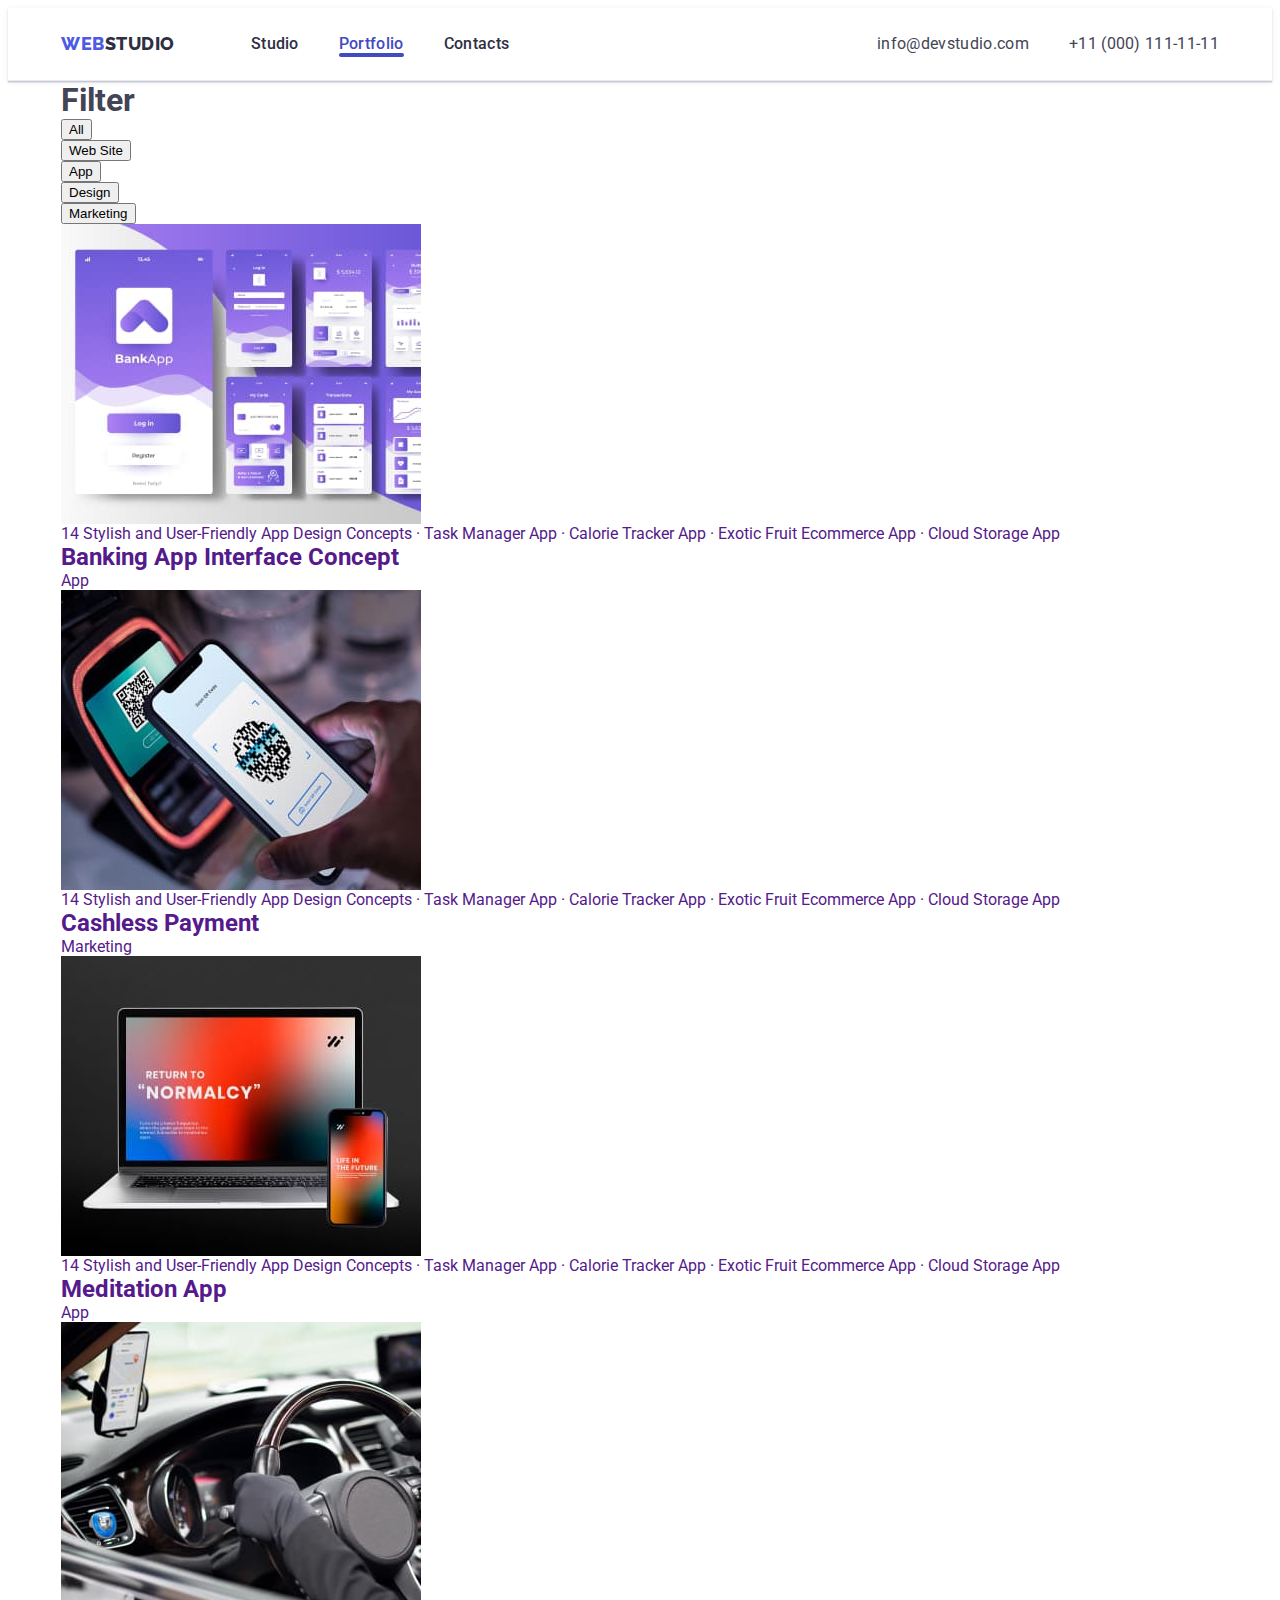
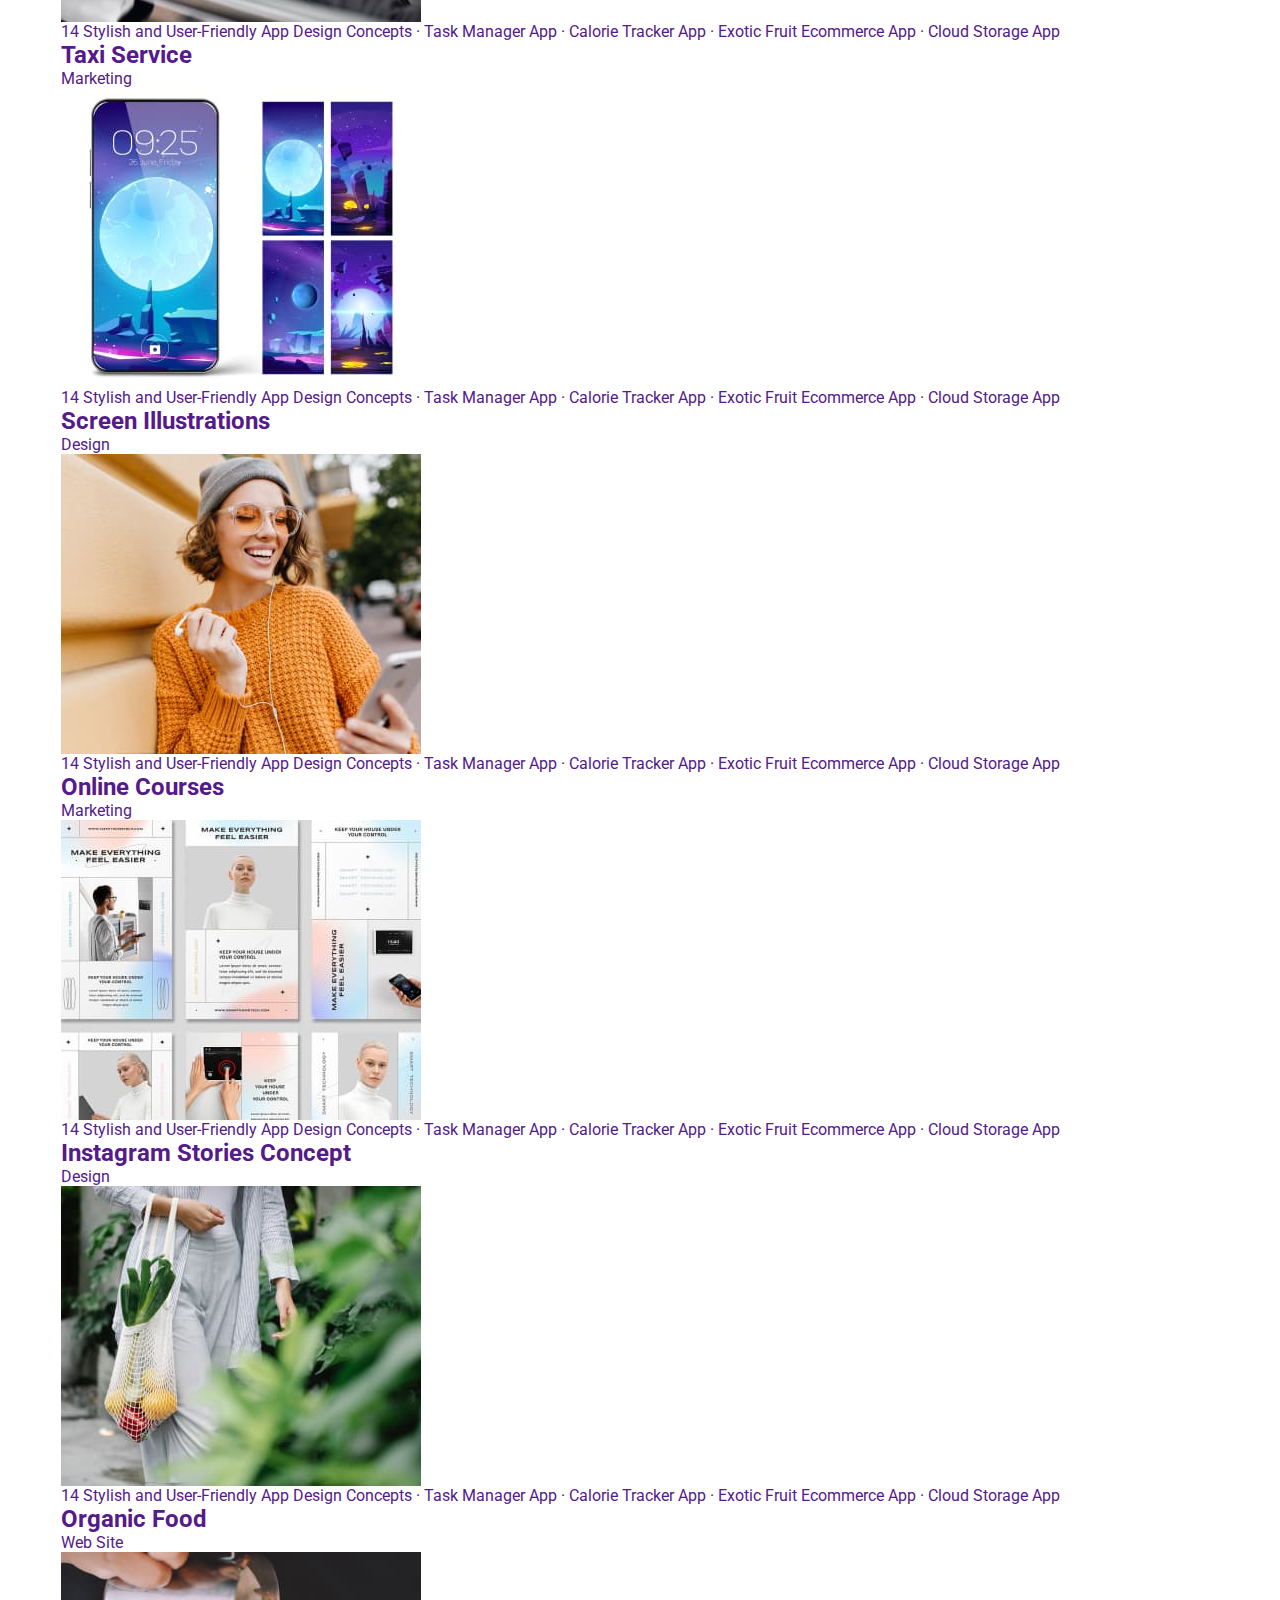
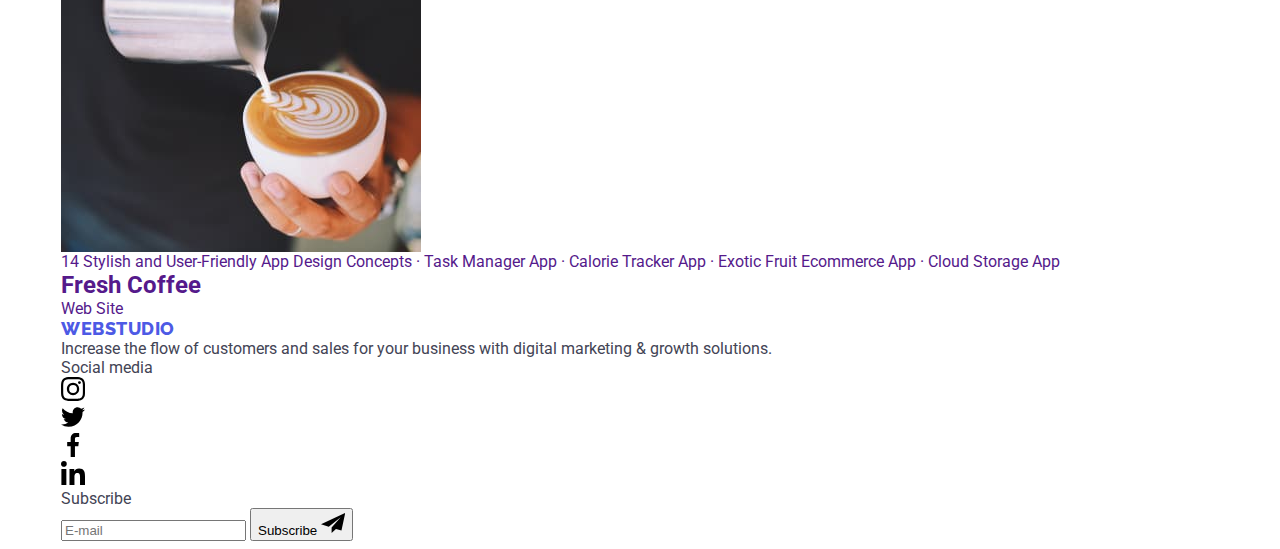
==== portfolio.html @ 80390970 "Initial commit" ====
<!DOCTYPE html>
<html lang="en">
  <head>
    <meta charset="UTF-8" />
    <meta http-equiv="X-UA-Compatible" content="IE=edge" />
    <meta name="viewport" content="width=device-width, initial-scale=1.0" />
    <link
      href="https://fonts.googleapis.com/css2?family=Raleway:wght@800&family=Roboto:wght@400;500;700;900&display=swap"
      rel="stylesheet"
    />
    <link rel="preconnect" href="https://fonts.googleapis.com" />
    <link rel="preconnect" href="https://fonts.gstatic.com" crossorigin />
    <title>Portfolio</title>
    <link
      rel="stylesheet"
      href="https://cdnjs.cloudflare.com/ajax/libs/modern-normalize/2.0.0/modern-normalize.min.css"
      integrity="sha512-4xo8blKMVCiXpTaLzQSLSw3KFOVPWhm/TRtuPVc4WG6kUgjH6J03IBuG7JZPkcWMxJ5huwaBpOpnwYElP/m6wg=="
      crossorigin="anonymous"
      referrerpolicy="no-referrer"
    />

    <link rel="stylesheet" href="./css/styles.css" />
  </head>
  <body>
    <header class="header">
      <div class="container header-container">
        <nav class="navbar">
          <a class="logo link" href="./index.html"
            >Web<span class="logo-studio">Studio</span></a
          >
          <ul class="nav-links list">
            <li class="nav-item">
              <a class="nav-link link" href="./index.html">Studio</a>
            </li>
            <li class="nav-item">
              <a class="nav-link link active" href="./portfolio.html"
                >Portfolio</a
              >
            </li>
            <li class="nav-item">
              <a class="nav-link link" href="">Contacts</a>
            </li>
          </ul>
        </nav>
        <address class="contacts">
          <ul class="contacts-list list">
            <li class="contacts-item">
              <a class="contacts-link link" href="mailto:info@devstudio.com"
                >info@devstudio.com</a
              >
            </li>
            <li class="contacts-item">
              <a class="contacts-link link" href="tel:+110001111111"
                >+11 (000) 111-11-11</a
              >
            </li>
          </ul>
        </address>
      </div>
    </header>
    <main>
      <!-- Секція 1 Кнопки      -->
      <section class="button-section">
        <div class="container">
          <h1 class="filter-title visually-hidden">Filter</h1>

          <ul class="button-list list">
            <li><button class="button-item" type="button">All</button></li>
            <li>
              <button class="button-item" type="button">Web Site</button>
            </li>
            <li><button class="button-item" type="button">App</button></li>
            <li><button class="button-item" type="button">Design</button></li>
            <li>
              <button class="button-item" type="button">Marketing</button>
            </li>
          </ul>

          <ul class="services-list list">
            <li class="services-item">
              <a class="services-link link" href="">
                <div class="services-cover-block">
                  <img
                    src="./images/banking-up.jpg"
                    alt="Bank application page is open"
                    width="360"
                    height="300"
                  />
                  <p class="services-cover-text">
                    14 Stylish and User-Friendly App Design Concepts · Task
                    Manager App · Calorie Tracker App · Exotic Fruit Ecommerce
                    App · Cloud Storage App
                  </p>
                </div>
                <div class="services-name">
                  <h2 class="services-title">Banking App Interface Concept</h2>
                  <p class="services-category">App</p>
                </div>
              </a>
            </li>
            <li class="services-item">
              <a class="services-link link" href="">
                <div class="services-cover-block">
                  <img
                    src="./images/payment.jpg"
                    alt="Payment is made by phone via qr code"
                    width="360"
                    height="300"
                  />
                  <p class="services-cover-text">
                    14 Stylish and User-Friendly App Design Concepts · Task
                    Manager App · Calorie Tracker App · Exotic Fruit Ecommerce
                    App · Cloud Storage App
                  </p>
                </div>
                <div class="services-name">
                  <h2 class="services-title">Cashless Payment</h2>
                  <p class="services-category">Marketing</p>
                </div>
              </a>
            </li>
            <li class="services-item">
              <a class="services-link link" href="">
                <div class="services-cover-block">
                  <img
                    src="./images/meditation.jpg"
                    alt="Open web page on a newbook and a phone with an application"
                    width="360"
                    height="300"
                  />
                  <p class="services-cover-text">
                    14 Stylish and User-Friendly App Design Concepts · Task
                    Manager App · Calorie Tracker App · Exotic Fruit Ecommerce
                    App · Cloud Storage App
                  </p>
                </div>
                <div class="services-name">
                  <h2 class="services-title">Meditation App</h2>
                  <p class="services-category">App</p>
                </div>
              </a>
            </li>
            <li class="services-item">
              <a class="services-link link" href="">
                <div class="services-cover-block">
                  <img
                    src="./images/taxi.jpg"
                    alt="The taxi driver is using GPS navigation on a smartphone in the car"
                    width="360"
                    height="300"
                  />
                  <p class="services-cover-text">
                    14 Stylish and User-Friendly App Design Concepts · Task
                    Manager App · Calorie Tracker App · Exotic Fruit Ecommerce
                    App · Cloud Storage App
                  </p>
                </div>
                <div class="services-name">
                  <h2 class="services-title">Taxi Service</h2>
                  <p class="services-category">Marketing</p>
                </div>
              </a>
            </li>
            <li class="services-item">
              <a class="services-link link" href="">
                <div class="services-cover-block">
                  <img
                    src="./images/screen-illustrations.jpg"
                    alt="Gallery of screen illustrations for the phone"
                    width="360"
                    height="300"
                  />
                  <p class="services-cover-text">
                    14 Stylish and User-Friendly App Design Concepts · Task
                    Manager App · Calorie Tracker App · Exotic Fruit Ecommerce
                    App · Cloud Storage App
                  </p>
                </div>
                <div class="services-name">
                  <h2 class="services-title">Screen Illustrations</h2>
                  <p class="services-category">Design</p>
                </div>
              </a>
            </li>
            <li class="services-item">
              <a class="services-link link" href="">
                <div class="services-cover-block">
                  <img
                    src="./images/online-courses.jpg"
                    alt="Happy girl in headphones and holding a phone"
                    width="360"
                    height="300"
                  />
                  <p class="services-cover-text">
                    14 Stylish and User-Friendly App Design Concepts · Task
                    Manager App · Calorie Tracker App · Exotic Fruit Ecommerce
                    App · Cloud Storage App
                  </p>
                </div>
                <div class="services-name">
                  <h2 class="services-title">Online Courses</h2>
                  <p class="services-category">Marketing</p>
                </div>
              </a>
            </li>
            <li class="services-item">
              <a class="services-link link" href="">
                <div class="services-cover-block">
                  <img
                    src="./images/instagram-stories.jpg"
                    alt="Collage of design options for Instagram stories"
                    width="360"
                    height="300"
                  />
                  <p class="services-cover-text">
                    14 Stylish and User-Friendly App Design Concepts · Task
                    Manager App · Calorie Tracker App · Exotic Fruit Ecommerce
                    App · Cloud Storage App
                  </p>
                </div>
                <div class="services-name">
                  <h2 class="services-title">Instagram Stories Concept</h2>
                  <p class="services-category">Design</p>
                </div>
              </a>
            </li>
            <li class="services-item">
              <a class="services-link link" href="">
                <div class="services-cover-block">
                  <img
                    class="services-image"
                    src="./images/organic-food.jpg"
                    alt="A woman carries a bag of organic food"
                    width="360"
                    height="300"
                  />
                  <p class="services-cover-text">
                    14 Stylish and User-Friendly App Design Concepts · Task
                    Manager App · Calorie Tracker App · Exotic Fruit Ecommerce
                    App · Cloud Storage App
                  </p>
                </div>
                <div class="services-name">
                  <h2 class="services-title">Organic Food</h2>
                  <p class="services-category">Web Site</p>
                </div>
              </a>
            </li>
            <li class="services-item">
              <a class="services-link link" href="">
                <div class="services-cover-block">
                  <img
                    src="./images/fresh-coffee.jpg"
                    alt="Creating a picture with foam on a mug with coffee"
                    width="360"
                    height="300"
                  />
                  <p class="services-cover-text">
                    14 Stylish and User-Friendly App Design Concepts · Task
                    Manager App · Calorie Tracker App · Exotic Fruit Ecommerce
                    App · Cloud Storage App
                  </p>
                </div>
                <div class="services-name">
                  <h2 class="services-title">Fresh Coffee</h2>
                  <p class="services-category">Web Site</p>
                </div>
              </a>
            </li>
          </ul>
        </div>
      </section>
    </main>
    <footer class="footer">
      <div class="footer-container container">
        <div class="footer-logo-container">
          <a class="logo link footer-logo" href="./index.html"
            >Web<span class="footer-logo-studio">Studio</span></a
          >
          <p class="footer-text">
            Increase the flow of customers and sales for your business with
            digital marketing & growth solutions.
          </p>
        </div>
        <div class="footer-social-container">
          <p class="footer-social-title">Social media</p>
          <ul class="footer-social-list list">
            <li class="footer-social-item">
              <a class="footer-social-link link" href="">
                <svg class="footer-social-icon" width="24" height="24">
                  <use href="./images/icons.svg#icon-instagram"></use>
                </svg>
              </a>
            </li>
            <li class="footer-social-item">
              <a class="footer-social-link link" href="">
                <svg class="footer-social-icon" width="24" height="24">
                  <use href="./images/icons.svg#icon-twitter"></use>
                </svg>
              </a>
            </li>
            <li class="footer-social-item">
              <a class="footer-social-link link" href="">
                <svg class="footer-social-icon" width="24" height="24">
                  <use href="./images/icons.svg#icon-facebook"></use>
                </svg>
              </a>
            </li>
            <li class="footer-social-item">
              <a class="footer-social-link link" href="">
                <svg class="footer-social-icon" width="24" height="24">
                  <use href="./images/icons.svg#icon-linkedin"></use>
                </svg>
              </a>
            </li>
          </ul>
        </div>
        <div class="footer-email-container">
          <p class="email-title">Subscribe</p>
          <form class="email-form">
            <label class="email-label">
              <input
                class="email-input"
                type="email"
                name="email"
                placeholder="E-mail"
              />
            </label>
            <button class="email-btn" type="submit">
              Subscribe
              <svg class="email-icon" width="24" height="24">
                <use href="./images/icons.svg#icon-send"></use>
              </svg>
            </button>
          </form>
        </div>
      </div>
    </footer>
  </body>
</html>
---- css/styles.css ----
:root {
  --body-text-color: #434455;
  --primary-brand-color: #4d5ae5;
  --dark-color: #2e2f42;
  --white-background: #ffffff;
  --light: #f4f4fd;
  --accent: #e7e9fc;
  --pressed-state: #404bbf;
  --light-slate: #8e8f99;
  --green: #31d0aa;
  --modal-background: #fcfcfc;
}

body {
  font-family: 'Roboto', sans-serif;
  color: var(--body-text-color);
  background: var(--white-background);
}

p,
h1,
h2,
h3,
h4,
h5,
h6 {
  margin: 0;
}

.list {
  list-style: none;
  padding-left: 0;
  margin: 0;
}

.link {
  text-decoration: none;
}
img {
  display: block;
}

.container {
  min-width: 320px;
  max-width: 428px;
  padding: 0 16px;
  margin: 0 auto;
}

@media screen and (min-width: 768px) {
  .container {
    max-width: 768px;
  }
}

@media screen and (min-width: 1158px) {
  .container {
    width: 100%;
    max-width: 1158px;
    padding: 0 15px;
  }
}

/*--------------------------HEADER------------------------*/
.header {
  padding-top: 24px;
  padding-bottom: 24px;
  border-bottom: 1px solid var(--accent);
  box-shadow: 0px 2px 1px rgba(46, 47, 66, 0.08),
    0px 1px 1px rgba(46, 47, 66, 0.16), 0px 1px 6px rgba(46, 47, 66, 0.08);
}

.logo {
  font-family: 'Raleway', sans-serif;
  font-weight: 800;
  font-size: 18px;
  line-height: 1.17;
  letter-spacing: 0.03em;
  text-transform: uppercase;
  color: var(--primary-brand-color);
  margin-right: 76px;
}

.logo-studio {
  color: var(--dark-color);
}

.nav-links {
  display: none;
}
@media screen and (min-width: 768px) {
  .nav-links {
    display: flex;
    gap: 40px;
  }
}
.contacts-list {
  display: none;
}
@media screen and (min-width: 768px) {
  .contacts-list {
    display: flex;
    flex-direction: column;
    gap: 12px;
  }
}

@media screen and (min-width: 1158px) {
  .contacts-list {
    flex-direction: row;
    gap: 40px;
  }
}

.header-btn {
  border: none;
  background: transparent;
  position: absolute;
  right: 24px;
  top: 24px;
}
@media screen and (min-width: 768px) {
  .header-btn {
    display: none;
  }
}

.mobile-container {
  display: flex;
  flex-direction: column;
  position: fixed;
  top: 0;
  left: 0;
  width: 100%;
  height: 100%;
  padding: 80px 35px 40px 40px;
  background-color: var(--white-background);
  z-index: 999;
  transform: translateX(100%);
  transition: transform 250ms ease-in-out;
}

.mobile-container.is-open {
  transform: translateX(0);
}

.mobile-close-btn {
  background: var(--accent);
  border: 1px solid var(--dark-color);
  width: 24px;
  height: 24px;
  position: absolute;
  right: 24px;
  top: 24px;
  display: flex;
  align-items: center;
  justify-content: center;
  border-radius: 50%;
}
.mobile-navbar {
  margin-bottom: auto;
}
.mobile-nav-links {
  display: flex;
  flex-direction: column;
  gap: 40px;
}
.mobile-nav-link {
  font-weight: 700;
  font-size: 36px;
  line-height: 1.11;
  letter-spacing: 0.02em;
  text-transform: capitalize;
  color: var(--dark-color);
}
.mobile-contacts {
  font-style: normal;
  margin-bottom: 48px;
}
.mobile-contacts-list {
  display: flex;
  flex-direction: column;
  gap: 40px;
}
.mobile-tel {
  font-weight: 700;
  font-size: 36px;
  line-height: 1.11;
  letter-spacing: 0.02em;
  text-transform: capitalize;
  color: var(--primary-brand-color);
}

.mobile-mail {
  font-weight: 500;
  font-size: 20px;
  line-height: 1.2;
  letter-spacing: 0.02em;
  color: var(--body-text-color);
}

.mobile-social-list {
  display: flex;
  justify-content: center;
  align-items: center;
  gap: 56px;
}

.mobile-social-item {
  background-color: var(--primary-brand-color);
  width: 40px;
  height: 40px;
  border-radius: 50%;
}

.mobile-social-link {
  display: flex;
  justify-content: center;
  align-items: center;
  width: 100%;
  height: 100%;
  background-color: var(--primary-brand-color);
  border-radius: 50%;
}

/* .team-social-icon {
  fill: var(--light);
} */
@media screen and (min-width: 768px) {
  .header-container {
    display: flex;
    align-items: center;
  }
  .navbar {
    display: flex;
    align-items: center;
  }
  .nav-link {
    font-weight: 500;
    line-height: 1.5;
    letter-spacing: 0.02em;
    color: var(--dark-color);
    display: block;
    /* padding: 24px 0; */
    transition-property: color;
    transition-duration: 250ms;
    transition-timing-function: cubic-bezier(0.4, 0, 0.2, 1);
  }
  .nav-link:hover,
  .nav-link:focus {
    color: var(--pressed-state);
  }

  .contacts {
    font-style: normal;
    margin-left: auto;
  }
  .contacts-link {
    line-height: 1.5;
    color: var(--body-text-color);
    letter-spacing: 0.02em;
    transition-property: color;
    transition-duration: 250ms;
    transition-timing-function: cubic-bezier(0.4, 0, 0.2, 1);
  }
  .active {
    position: relative;
    display: inline-block;
    color: var(--pressed-state);
  }
  .active::after {
    content: '';
    position: absolute;
    width: 100%;
    height: 4px;
    left: 0px;
    background: var(--pressed-state);
    border-radius: 2px;
    bottom: -1px;
  }
  .contacts-link:hover,
  .contacts-link:focus {
    color: var(--pressed-state);
  }
}

/*-------------------------SECTION 1------------------------*/
/* .section {
  padding-bottom: 120px;
} */

/* .hero-container {
}
.hero {
  padding-top: 188px;
  padding-bottom: 188px;
  margin: 0 auto;
  background-image: linear-gradient(
      to bottom,
      rgba(46, 47, 66, 0.7),
      rgba(46, 47, 66, 0.7)
    ),
    url(../images/people-office.jpg);

  max-width: 1440px;
  background-position: center;
  background-size: cover;
  background-repeat: no-repeat;
}

.hero-title {
  font-size: 56px;
  line-height: 1.07;
  text-align: center;
  letter-spacing: 0.02em;
  color: var(--white-background);
  display: block;
  max-width: 496px;
  margin: 0 auto;
  margin-bottom: 48px;
}
.button {
  font-family: 'Roboto', sans-serif;
  color: var(--white-background);
  line-height: 1.5;
  background: var(--primary-brand-color);
  font-weight: 500;
  font-size: 16px;
  cursor: pointer;
  letter-spacing: 0.04em;
  display: block;
  margin: 0 auto;
  padding: 16px 32px;
  border-radius: 4px;
  min-width: 169px;
  height: 56px;
  border: none;
  transition-property: background-color;
  transition-duration: 250ms;
  transition-timing-function: cubic-bezier(0.4, 0, 0.2, 1);
}
.button:hover,
.button:focus {
  background-color: var(--pressed-state);
  box-shadow: 0px 4px 4px rgba(0, 0, 0, 0.15);
} */

/*-------------------------SECTION 2-----------------------*/
/* .advantages {
  padding-top: 120px;
}

.advantages-title {
  font-size: 36px;
  line-height: 1.11;
  text-transform: capitalize;
  color: var(--dark-color);
}

.visually-hidden {
  position: absolute;
  width: 1px;
  height: 1px;
  margin: -1px;
  border: 0;
  padding: 0;
  white-space: nowrap;
  clip-path: inset(100%);
  clip: rect(0 0 0 0);
  overflow: hidden;
}
.advantages-icon-fon {
  display: flex;
  align-items: center;
  justify-content: center;
  height: 112px;
  background-color: var(--light);
  padding: 24px 100px;
  border-radius: 4px;
  margin-bottom: 8px;
}

.advantages-icon-item {
}

.advantages-container {
}

.advantages-list {
  display: flex;
  gap: 24px;
  width: calc((100% - 72) / 4);
}
.advantages-item {
  width: calc((100%-72px) / 4);
}
.advantages-item-title {
  font-weight: 500;
  font-size: 20px;
  line-height: 1.2;
  letter-spacing: 0.02em;
  color: var(--dark-color);
  margin-bottom: 8px;
}
.advantages-item-text {
  line-height: 1.5;
} */

/*-------------------------SECTION 3-----------------------*/
/* .projects-container {
}
.projects {
  padding-bottom: 120px;
}
.projects-title {
  font-size: 36px;
  line-height: 1.11;
  text-align: center;
  text-transform: capitalize;
  color: var(--dark-color);
  margin-bottom: 72px;
}
.images-list {
  display: flex;
  gap: 24px;
}
.image-item {
  max-width: 100%;
} */

/*-------------------------SECTION 4-----------------------*/
/* .team {
  background: var(--light);
  padding: 120px 0;
}

.team-container {
}

.team-title {
  font-size: 36px;
  line-height: 1.11;
  text-align: center;
  letter-spacing: 0.02em;
  text-transform: capitalize;
  color: var(--dark-color);
  margin-bottom: 72px;
}

.team-list {
  display: flex;
  gap: 24px;
}
.person {
  padding: 32px 0px;
  text-align: center;
}
.team-member {
  background: var(--white-background);
  width: calc((100% - 72px) / 4);
  border-radius: 0px 0px 4px 4px;
  box-shadow: 0px 1px 6px rgba(46, 47, 66, 0.08),
    0px 1px 1px rgba(46, 47, 66, 0.16), 0px 2px 1px rgba(46, 47, 66, 0.08);
}

.team-member-name {
  color: var(--dark-color);
  letter-spacing: 0.02em;
  font-weight: 500;
  font-size: 20px;
  line-height: 1.2;

  margin-bottom: 8px;
}
.team-member-role {
  line-height: 1.5;
  margin-bottom: 8px;
}
.team-social-list {
  display: flex;
  justify-content: center;
  align-items: center;
  padding: 32px 0;
  gap: 24px;
}

.team-social-item {
  background-color: var(--primary-brand-color);
  width: 40px;
  height: 40px;
  border-radius: 50%;
}

.team-social-link {
  display: flex;
  justify-content: center;
  align-items: center;
  width: 100%;
  height: 100%;
  background-color: var(--primary-brand-color);
  border-radius: 50%;
  transition: background-color 250ms cubic-bezier(0.4, 0, 0.2, 1);
}

.team-social-icon {
  fill: var(--light);
}

.team-social-link:hover,
.team-social-link:focus {
  background-color: var(--pressed-state);
} */

/*-------------------------SECTION 5-----------------------*/
/* 
.customers {
  padding-bottom: 120px;
  padding-top: 120px;
  margin: 0 auto;
}

.customers-title {
  font-size: 36px;
  line-height: 1.11;
  text-align: center;
  letter-spacing: 0.02em;
  text-transform: capitalize;
  color: var(--dark-color);
  margin-bottom: 72px;
}

.customers-list {
  display: flex;
  align-items: flex-start;
  padding: 0px;
  gap: 24px;
}

.customers-item {
  width: calc((100% - 120px) / 6);
  height: 88px;
}

.customers-link {
  width: 100%;
  height: 100%;
  border: 1px solid var(--light-slate);
  border-radius: 4px;
  display: flex;
  align-items: center;
  justify-content: center;
  color: var(--light-slate);
  transition: border-color 250ms cubic-bezier(0.4, 0, 0.2, 1),
    color 250ms cubic-bezier(0.4, 0, 0.2, 1);
}

.customers-icon {
  fill: currentColor;
}
.customers-link:hover,
.customers-link:focus {
  border-color: var(--pressed-state);
  color: var(--pressed-state);
  box-shadow: 0px 4px 4px rgba(0, 0, 0, 0.25);
}

.customers-item:hover .customers-link,
.customers-item:focus .customers-link {
  border: 1px solid var(--pressed-state);
  box-shadow: 0px 4px 4px rgba(0, 0, 0, 0.25);
  border-radius: 4px;
} */

/*-------------------------FOOTER------------------------*/
/* .footer {
  background: var(--dark-color);
  padding: 100px 0;
}
.footer-container {
  display: flex;
  align-items: baseline;
}

.footer-text {
  line-height: 1.5;
  color: var(--light);
  width: 264px;
  margin-left: 0;
}

.footer-logo-container {
  max-width: 264px;
  margin-right: 120px;
}

.footer-logo {
  display: inline-block;
  margin-bottom: 16px;
}
.footer-logo-studio {
  color: var(--light);
  display: inline-block;
}

.footer-social-container {
  margin-right: 80px;
}
.footer-social-title {
  font-weight: 500;
  font-size: 16px;
  line-height: 1.5;
  letter-spacing: 0.02em;
  color: var(--white-background);
  margin-bottom: 16px;
}

.footer-social-list {
  display: flex;
  gap: 16px;
}

.footer-social-item {
  width: 40px;
  height: 40px;
}

.footer-social-link {
  background-color: var(--primary-brand-color);
  border-radius: 50%;
  display: flex;
  justify-content: center;
  align-items: center;
  width: 100%;
  height: 100%;
  transition: background-color 250ms cubic-bezier(0.4, 0, 0.2, 1);
}

.footer-social-icon {
  fill: var(--light);
}

.footer-social-link:hover,
.footer-social-link:focus {
  background-color: var(--green);
  border-radius: 50%;
}

.email-title {
  font-weight: 500;
  font-size: 16px;
  line-height: 1.5;
  letter-spacing: 0.02em;
  color: var(--white-background);
  margin-bottom: 16px;
}

.email-form {
  display: flex;
  gap: 24px;
  max-width: 453px;
  align-self: center;
}

.email-input {
  font-size: 12px;
  line-height: 1.5;
  display: flex;
  align-items: center;
  letter-spacing: 0.04em;
  background-color: transparent;
  color: var(--white-background);
  border: 1px solid var(--white-background);
  filter: drop-shadow(0px 4px 4px rgba(0, 0, 0, 0.15));
  border-radius: 4px;
  width: 264px;
  height: 40px;
  padding: 8px 212px 8px 16px;
}

.email-btn {
  font-weight: 500;
  font-size: 16px;
  line-height: 1.5;
  display: flex;
  align-items: center;
  text-align: center;
  justify-content: center;
  letter-spacing: 0.04em;
  color: var(--white-background);
  background: var(--primary-brand-color);
  border-radius: 4px;
  border: none;
  padding: 8px 24px;
  min-width: 165px;
  height: 40px;
  cursor: pointer;
}

.email-icon {
  fill: var(--white-background);
  margin-left: 16px;
} */

/*===================================PORTFOLIO======================================*/
/* .button-section {
  padding-top: 96px;
  padding-bottom: 120px;
}
.button-container {
}

.filter-title {
}
.button-list {
  display: flex;
  justify-content: center;
  gap: 24px;
  margin-bottom: 72px;
}
.button-item {
  font-family: 'Roboto', sans-serif;
  color: var(--primary-brand-color);
  line-height: 1.5;
  background: var(--light);
  font-weight: 500;
  font-size: 16px;
  cursor: pointer;
  border: 1px solid var(--accent);
  letter-spacing: 0.04em;
  padding: 12px 24px;
  border-radius: 4px;
  transition: color 250ms cubic-bezier(0.4, 0, 0.2, 1),
    background-color 250ms cubic-bezier(0.4, 0, 0.2, 1),
    border-color 250ms cubic-bezier(0.4, 0, 0.2, 1),
    box-shadow 250ms cubic-bezier(0.4, 0, 0.2, 1);
}

.button-item:hover,
.button-item:focus {
  background-color: var(--pressed-state);
  color: var(--white-background);
  border-color: transparent;
  box-shadow: 0px 3px 1px rgba(0, 0, 0, 0.1), 0px 2px 1px rgba(0, 0, 0, 0.08),
    0px 2px 2px rgba(0, 0, 0, 0.12);
}
.services-list {
  display: flex;
  flex-wrap: wrap;
  row-gap: 48px;
  column-gap: 24px;
  width: calc((100% - 48 px) / 3);
  margin: 0;
}
.services-link {
  display: block;
  transition: box-shadow 250ms cubic-bezier(0.4, 0, 0.2, 1);
}

.services-item {
}

.services-link:hover,
.services-link:focus {
  box-shadow: 0px 1px 6px rgba(46, 47, 66, 0.08),
    0px 1px 1px rgba(46, 47, 66, 0.16), 0px 2px 1px rgba(46, 47, 66, 0.08);
}

.services-link:hover .services-cover-text,
.services-link:focus .services-cover-text {
  transform: translateY(0%);
}

.services-category {
}
.services-title {
  font-weight: 500;
  font-size: 20px;
  line-height: 1.2;
  color: var(--dark-color);
  letter-spacing: 0.02em;
  margin-bottom: 8px;
}

.services-category {
  line-height: 1.5;
  color: var(--body-text-color);
  letter-spacing: 0.02em;
}

.services-cover-block {
  position: relative;
  overflow: hidden;
}

.services-cover-text {
  font-size: 16px;
  line-height: 1.5;
  letter-spacing: 0.02em;
  color: var(--light);
  padding: 40px 32px;
  height: 100%;
  position: absolute;
  background: var(--primary-brand-color);
  top: 0;
  left: 0;
  transform: translateY(100%);
  transition-property: transform;
  transition-duration: 250ms;
  transition-timing-function: cubic-bezier(0.4, 0, 0.2, 1);
}

.services-name {
  padding: 32px 16px;
  border-right: 1px solid #e7e9fc;
  border-bottom: 1px solid #e7e9fc;
  border-left: 1px solid #e7e9fc;
} */

/* =========================MODAL=====================  */

.backdrop {
  position: fixed;
  top: 0;
  width: 100%;
  height: 100%;
  background: rgba(46, 47, 66, 0.4);
  transition: opacity, visibility;
  transition-duration: 250ms;
  transition-timing-function: cubic-bezier(0.4, 0, 0.2, 1);
}

.backdrop.is-hidden .modal {
  transform: translate(-50%, -50%) scale (0);
}

.modal {
  position: absolute;
  top: 50%;
  left: 50%;
  transform: translate(-50%, -50%) scale(1);
  transition: transform 250ms cubic-bezier(0.4, 0, 0.2, 1);
  width: 408px;
  min-height: 584px;
  background-color: var(--modal-background);
  box-shadow: 0px 1px 1px rgba(0, 0, 0, 0.14), 0px 1px 3px rgba(0, 0, 0, 0.12),
    0px 2px 1px rgba(0, 0, 0, 0.2);
  border-radius: 4px;
  padding: 72px 24px 24px 24px;
}
.modal-button {
  position: absolute;
  display: flex;
  align-items: center;
  justify-content: center;
  right: 24px;
  top: 24px;
  width: 24px;
  height: 24px;
  border: 1px solid rgba(0, 0, 0, 0.1);
  border-radius: 50%;
  cursor: pointer;
  background-color: var(--accent);
  padding: 0;
  transition: background-color 250ms cubic-bezier(0.4, 0, 0.2, 1),
    border 250ms cubic-bezier(0.4, 0, 0.2, 1);
}

.modal-button:hover,
.modal-button:focus {
  background-color: var(--pressed-state);
  border: none;
}
.modal-icon {
  transition: fill 250ms cubic-bezier(0.4, 0, 0.2, 1);
}

.modal-button:hover .modal-icon,
.modal-button:focus .modal-icon {
  fill: var(--white-background);
}

.is-hidden {
  visibility: hidden;
  opacity: 0;
  pointer-events: none;
}

.modal-title {
  max-width: 360px;
  font-weight: 500;
  font-size: 16px;
  line-height: 1.5;
  text-align: center;
  letter-spacing: 0.02em;
  color: var(--dark-color);
  margin-bottom: 16px;
}

.modal-field {
  margin-bottom: 8px;
}

.modal-input {
  width: 100%;
  height: 40px;
  border: 1px solid rgba(46, 47, 66, 0.4);
  border-radius: 4px;
  background-color: transparent;
  padding-left: 38px;
  padding-right: 16px;
  outline: transparent;
  transition: border-color 250ms cubic-bezier(0.4, 0, 0.2, 1);
}

.modal-input:focus {
  border-color: var(--primary-brand-color);
}

.modal-input:focus + .input-icon {
  fill: var(--primary-brand-color);
}

.modal-label {
  font-size: 12px;
  line-height: 1.17;
  letter-spacing: 0.04em;
  color: var(--light-slate);
  display: block;
  margin-bottom: 4px;
}
.input-wrap {
  position: relative;
}

.input-icon {
  fill: var(--dark-color);
  position: absolute;
  left: 16px;
  top: 50%;
  transform: translateY(-50%);
  transition: fill 250ms cubic-bezier(0.4, 0, 0.2, 1);
}
.modal-field-textarea {
  margin-bottom: 16px;
}

.modal-textarea {
  font-size: 12px;
  line-height: 1.17;
  letter-spacing: 0.04em;
  color: rgba(46, 47, 66, 0.4);
  width: 100%;
  height: 120px;
  border: 1px solid rgba(46, 47, 66, 0.4);
  border-radius: 4px;
  background-color: transparent;
  padding: 8px 16px;
  resize: none;
  outline: transparent;
  transition: border-color 250ms cubic-bezier(0.4, 0, 0.2, 1);
}

.modal-textarea:focus {
  border-color: var(--primary-brand-color);
}

.modal-textarea::placeholder {
  font-size: 12px;
  line-height: 1.17;
  letter-spacing: 0.04em;
  color: rgba(46, 47, 66, 0.4);
}

.modal-field-checkbox {
  margin-bottom: 24px;
  outline: transparent;
}

.modal-field-checkbox:focus {
  outline: 1px solid var(--primary-brand-color);
}

.check-text {
  font-size: 12px;
  line-height: 1.17;
  letter-spacing: 0.04em;
  color: var(--light-slate);
  margin-left: 8px;
  align-items: center;
  border-radius: 4px;
  border: none;
  transition: border 250ms cubic-bezier(0.4, 0, 0.2, 1);
}

.check-text span {
  width: 16px;
  height: 16px;
  border: 1px solid rgba(46, 47, 66, 0.4);
  border-radius: 2px;
  margin-right: 8px;
  align-items: center;
  justify-content: center;
  fill: transparent;
  display: inline-flex;
  transition: background-color 250ms cubic-bezier(0.4, 0, 0.2, 1),
    border 250ms cubic-bezier(0.4, 0, 0.2, 1),
    fill 250ms cubic-bezier(0.4, 0, 0.2, 1);
}

.check-text a {
  line-height: 1.33x;
  text-decoration-line: underline;
  color: var(--primary-brand-color);
  padding-left: 4px;
}

.input-chek:checked + .check-text span {
  background-color: var(--pressed-state);
  border-color: var(--pressed-state);
  fill: var(--light);
  border: none;
}

.input-chek:focus + .check-text span {
  border-color: var(--pressed-state);
}

.modal-send-btn {
  margin-top: 24px;
}
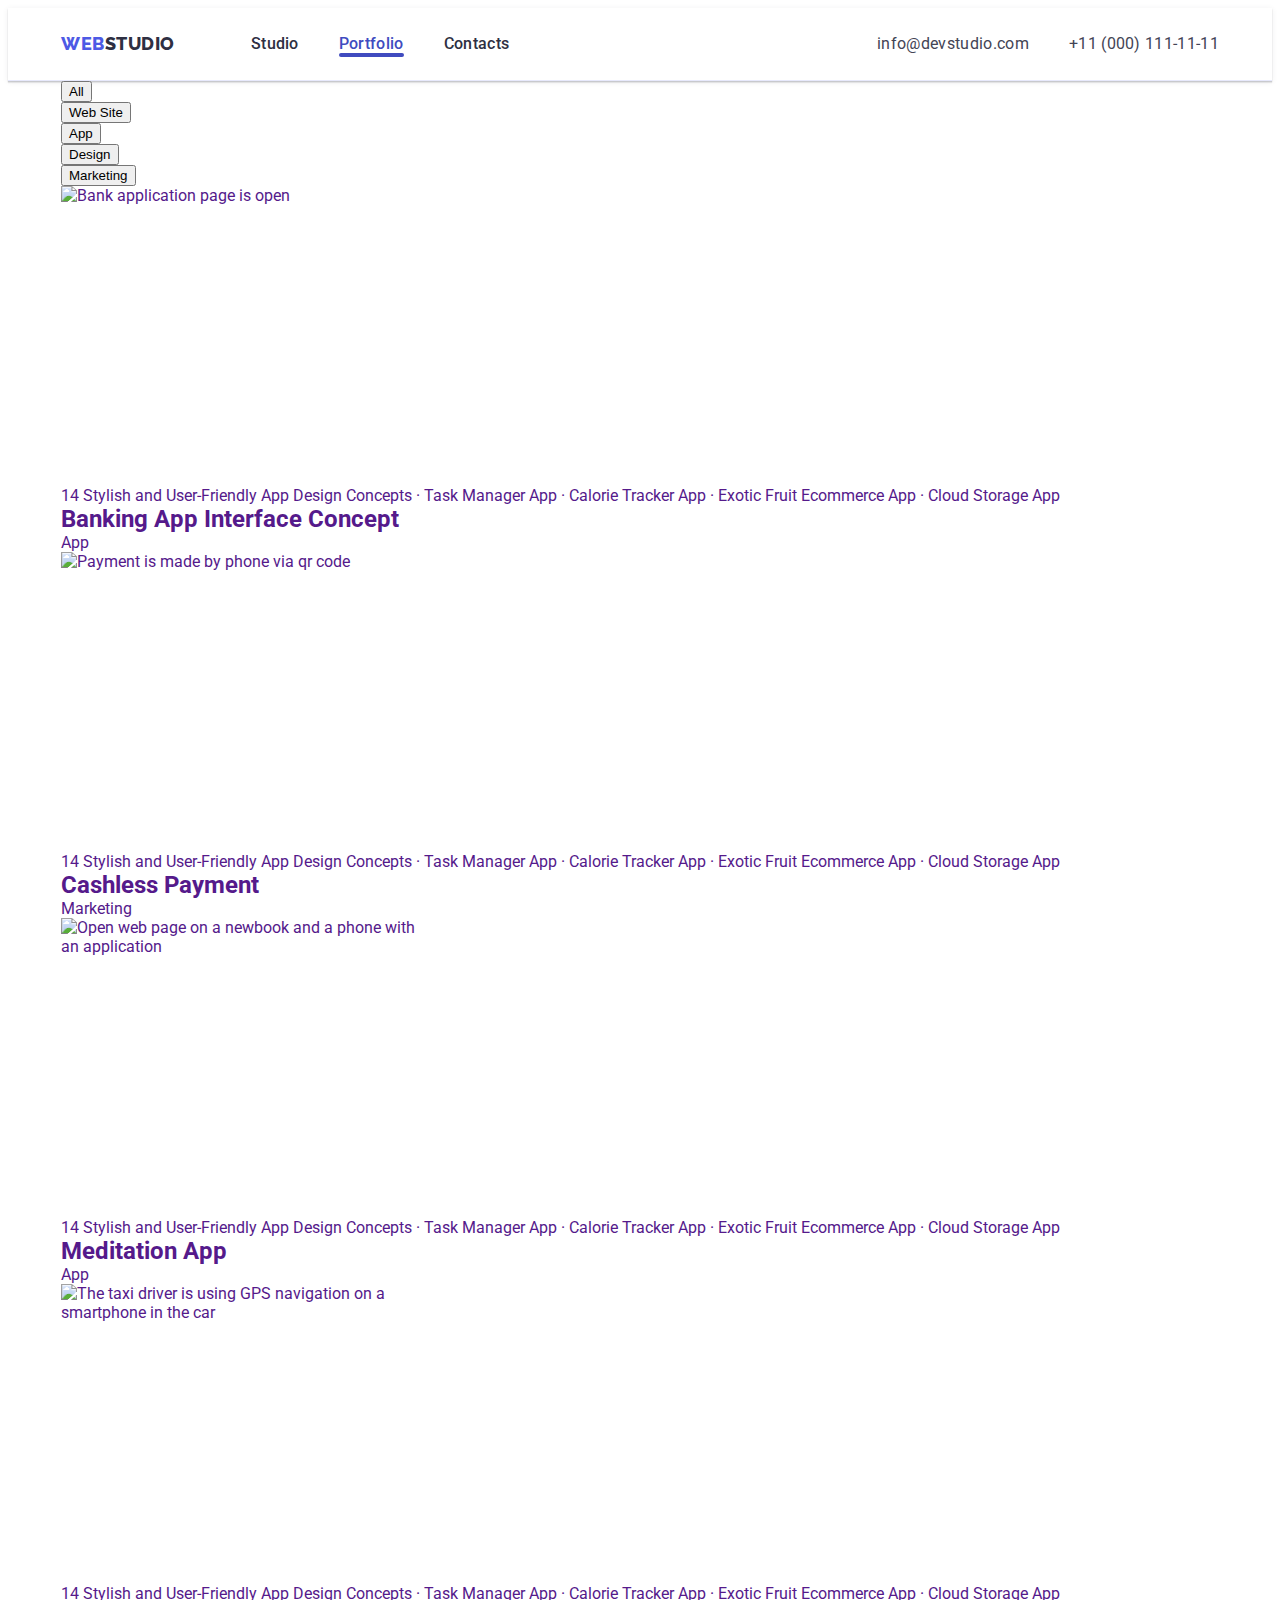
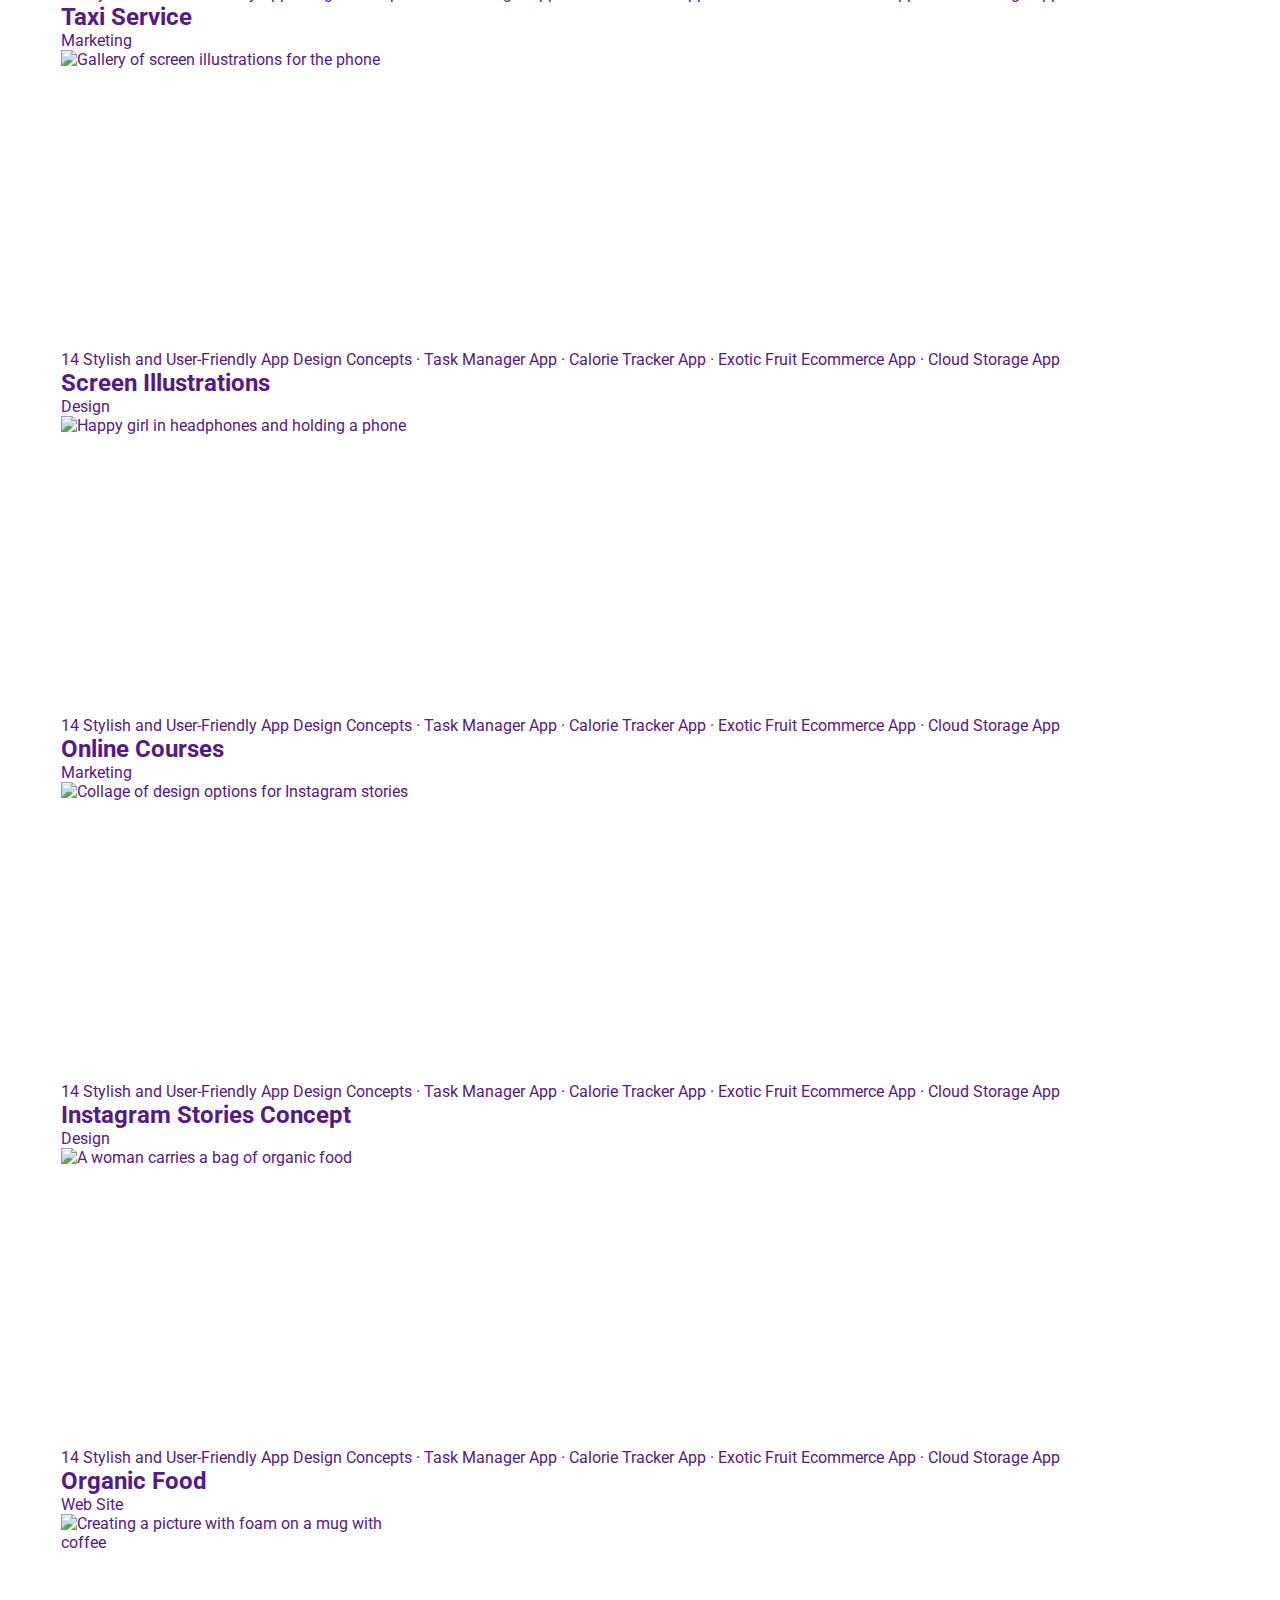
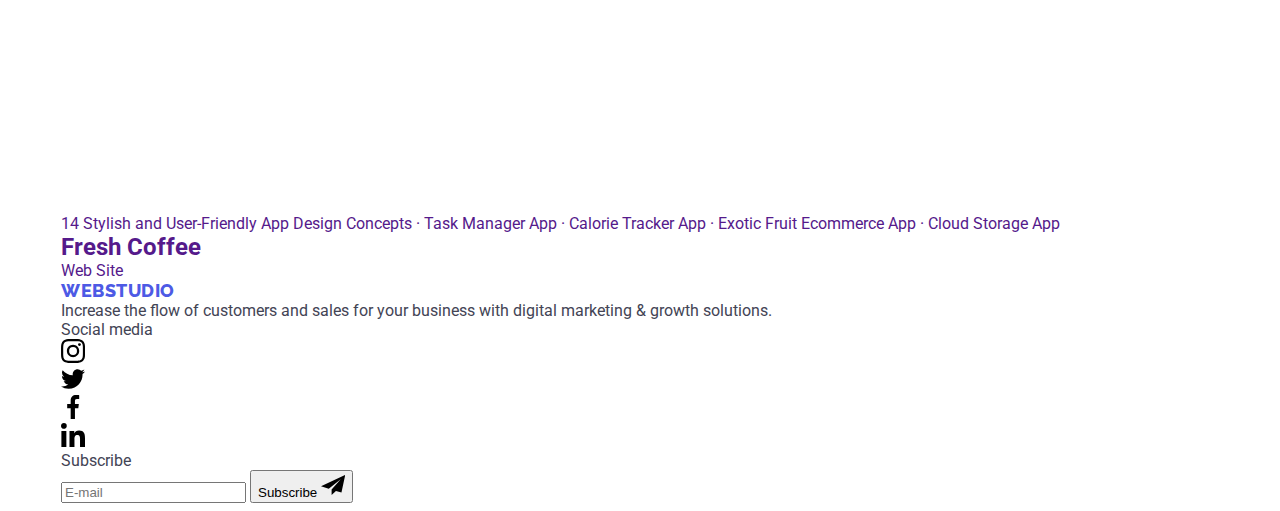
==== commit 751bd9a3: "team" ====
--- a/portfolio.html
+++ b/portfolio.html
@@ -20,6 +20,7 @@
     />
 
     <link rel="stylesheet" href="./css/styles.css" />
+    <link rel="stylesheet" href="./css/media.css" />
   </head>
   <body>
     <header class="header">
--- a/css/styles.css
+++ b/css/styles.css
@@ -47,20 +47,6 @@
   margin: 0 auto;
 }
 
-@media screen and (min-width: 768px) {
-  .container {
-    max-width: 768px;
-  }
-}
-
-@media screen and (min-width: 1158px) {
-  .container {
-    width: 100%;
-    max-width: 1158px;
-    padding: 0 15px;
-  }
-}
-
 /*--------------------------HEADER------------------------*/
 .header {
   padding-top: 24px;
@@ -88,28 +74,9 @@
 .nav-links {
   display: none;
 }
-@media screen and (min-width: 768px) {
-  .nav-links {
-    display: flex;
-    gap: 40px;
-  }
-}
+
 .contacts-list {
   display: none;
-}
-@media screen and (min-width: 768px) {
-  .contacts-list {
-    display: flex;
-    flex-direction: column;
-    gap: 12px;
-  }
-}
-
-@media screen and (min-width: 1158px) {
-  .contacts-list {
-    flex-direction: row;
-    gap: 40px;
-  }
 }
 
 .header-btn {
@@ -118,11 +85,6 @@
   position: absolute;
   right: 24px;
   top: 24px;
-}
-@media screen and (min-width: 768px) {
-  .header-btn {
-    display: none;
-  }
 }
 
 .mobile-container {
@@ -173,6 +135,11 @@
   text-transform: capitalize;
   color: var(--dark-color);
 }
+
+.active-mobile {
+  color: var(--pressed-state);
+}
+
 .mobile-contacts {
   font-style: normal;
   margin-bottom: 48px;
@@ -223,102 +190,57 @@
   border-radius: 50%;
 }
 
-/* .team-social-icon {
+.mobile-social-icon {
   fill: var(--light);
-} */
-@media screen and (min-width: 768px) {
-  .header-container {
-    display: flex;
-    align-items: center;
-  }
-  .navbar {
-    display: flex;
-    align-items: center;
-  }
-  .nav-link {
-    font-weight: 500;
-    line-height: 1.5;
-    letter-spacing: 0.02em;
-    color: var(--dark-color);
-    display: block;
-    /* padding: 24px 0; */
-    transition-property: color;
-    transition-duration: 250ms;
-    transition-timing-function: cubic-bezier(0.4, 0, 0.2, 1);
-  }
-  .nav-link:hover,
-  .nav-link:focus {
-    color: var(--pressed-state);
-  }
-
-  .contacts {
-    font-style: normal;
-    margin-left: auto;
-  }
-  .contacts-link {
-    line-height: 1.5;
-    color: var(--body-text-color);
-    letter-spacing: 0.02em;
-    transition-property: color;
-    transition-duration: 250ms;
-    transition-timing-function: cubic-bezier(0.4, 0, 0.2, 1);
-  }
-  .active {
-    position: relative;
-    display: inline-block;
-    color: var(--pressed-state);
-  }
-  .active::after {
-    content: '';
-    position: absolute;
-    width: 100%;
-    height: 4px;
-    left: 0px;
-    background: var(--pressed-state);
-    border-radius: 2px;
-    bottom: -1px;
-  }
-  .contacts-link:hover,
-  .contacts-link:focus {
-    color: var(--pressed-state);
-  }
 }
 
 /*-------------------------SECTION 1------------------------*/
-/* .section {
-  padding-bottom: 120px;
-} */
-
-/* .hero-container {
-}
+
+.section {
+  padding-bottom: 96px;
+}
+
 .hero {
-  padding-top: 188px;
-  padding-bottom: 188px;
+  padding-top: 112px;
+  padding-bottom: 112px;
   margin: 0 auto;
   background-image: linear-gradient(
       to bottom,
       rgba(46, 47, 66, 0.7),
       rgba(46, 47, 66, 0.7)
     ),
-    url(../images/people-office.jpg);
-
-  max-width: 1440px;
+    url(../images/people-office-1.jpg);
   background-position: center;
   background-size: cover;
   background-repeat: no-repeat;
 }
 
+@media (min-device-pixel-ratio: 2),
+  (min-resolution: 192dpi),
+  (min-resolution: 2dppx) {
+  .hero {
+    background-image: linear-gradient(
+        to bottom,
+        rgba(46, 47, 66, 0.7),
+        rgba(46, 47, 66, 0.7)
+      ),
+      url(../images/people-office-2.jpg);
+  }
+}
+
 .hero-title {
-  font-size: 56px;
-  line-height: 1.07;
+  font-size: 36px;
+  line-height: 1.11;
   text-align: center;
   letter-spacing: 0.02em;
+  text-transform: capitalize;
   color: var(--white-background);
   display: block;
-  max-width: 496px;
+  max-width: 320px;
   margin: 0 auto;
-  margin-bottom: 48px;
-}
+  margin-bottom: 72px;
+}
+
 .button {
   font-family: 'Roboto', sans-serif;
   color: var(--white-background);
@@ -335,26 +257,15 @@
   min-width: 169px;
   height: 56px;
   border: none;
-  transition-property: background-color;
+  /* transition-property: background-color;
   transition-duration: 250ms;
-  transition-timing-function: cubic-bezier(0.4, 0, 0.2, 1);
-}
-.button:hover,
-.button:focus {
-  background-color: var(--pressed-state);
-  box-shadow: 0px 4px 4px rgba(0, 0, 0, 0.15);
-} */
+  transition-timing-function: cubic-bezier(0.4, 0, 0.2, 1); */
+}
 
 /*-------------------------SECTION 2-----------------------*/
-/* .advantages {
-  padding-top: 120px;
-}
-
-.advantages-title {
-  font-size: 36px;
-  line-height: 1.11;
-  text-transform: capitalize;
-  color: var(--dark-color);
+
+.advantages-icon-item {
+  display: none;
 }
 
 .visually-hidden {
@@ -369,27 +280,49 @@
   clip: rect(0 0 0 0);
   overflow: hidden;
 }
-.advantages-icon-fon {
-  display: flex;
-  align-items: center;
-  justify-content: center;
-  height: 112px;
-  background-color: var(--light);
-  padding: 24px 100px;
-  border-radius: 4px;
+
+.advantages {
+  padding-top: 96px;
+}
+
+.advantages-icon-item {
+  display: none;
+}
+.advantages-list {
+  display: flex;
+  flex-direction: column;
+  gap: 72px;
+}
+
+.advantages-item-title {
+  font-weight: 700;
+  font-size: 36px;
+  line-height: 1.11;
+  letter-spacing: 0.02em;
+  text-align: center;
+  color: var(--dark-color);
+  text-transform: capitalize;
   margin-bottom: 8px;
 }
-
-.advantages-icon-item {
-}
-
-.advantages-container {
-}
+.advantages-item {
+  /* width: 100%; */
+  /* max-width: 396px; */
+}
+/* .advantages-item-text {
+  font-size: 16px;
+  font-weight: 500;
+  line-height: 1.5;
+  letter-spacing: 0.02em;
+} */
+
+/* 
+
+
 
 .advantages-list {
   display: flex;
   gap: 24px;
-  width: calc((100% - 72) / 4);
+  
 }
 .advantages-item {
   width: calc((100%-72px) / 4);
@@ -407,9 +340,10 @@
 } */
 
 /*-------------------------SECTION 3-----------------------*/
-/* .projects-container {
-}
-.projects {
+.projects-container {
+  display: none;
+}
+/* .projects {
   padding-bottom: 120px;
 }
 .projects-title {
@@ -429,12 +363,12 @@
 } */
 
 /*-------------------------SECTION 4-----------------------*/
-/* .team {
+.team {
   background: var(--light);
-  padding: 120px 0;
-}
-
+  padding: 96px 0;
+}
 .team-container {
+  width: 296px;
 }
 
 .team-title {
@@ -446,15 +380,75 @@
   color: var(--dark-color);
   margin-bottom: 72px;
 }
-
 .team-list {
   display: flex;
-  gap: 24px;
-}
+  flex-direction: column;
+  gap: 72px;
+}
+
 .person {
   padding: 32px 0px;
   text-align: center;
 }
+.team-member {
+  background: var(--white-background);
+  border-radius: 0px 0px 4px 4px;
+  box-shadow: 0px 1px 6px rgba(46, 47, 66, 0.08),
+    0px 1px 1px rgba(46, 47, 66, 0.16), 0px 2px 1px rgba(46, 47, 66, 0.08);
+}
+.team-member-name {
+  color: var(--dark-color);
+  letter-spacing: 0.02em;
+  font-weight: 500;
+  font-size: 20px;
+  line-height: 1.2;
+  margin-bottom: 8px;
+}
+.team-member-role {
+  line-height: 1.5;
+  margin-bottom: 8px;
+}
+
+.team-social-list {
+  display: flex;
+  justify-content: center;
+  align-items: center;
+  gap: 24px;
+}
+.team-social-item {
+  background-color: var(--primary-brand-color);
+  width: 40px;
+  height: 40px;
+  border-radius: 50%;
+}
+.team-social-link {
+  display: flex;
+  justify-content: center;
+  align-items: center;
+  width: 100%;
+  height: 100%;
+  background-color: var(--primary-brand-color);
+  border-radius: 50%;
+  /* transition: background-color 250ms cubic-bezier(0.4, 0, 0.2, 1); */
+}
+
+.team-social-icon {
+  fill: var(--light);
+}
+
+/* .team {
+  background: var(--light);
+  padding: 120px 0;
+}
+
+.team-container {
+}
+
+.team-list {
+  display: flex;
+  gap: 24px;
+}
+
 .team-member {
   background: var(--white-background);
   width: calc((100% - 72px) / 4);
@@ -463,19 +457,6 @@
     0px 1px 1px rgba(46, 47, 66, 0.16), 0px 2px 1px rgba(46, 47, 66, 0.08);
 }
 
-.team-member-name {
-  color: var(--dark-color);
-  letter-spacing: 0.02em;
-  font-weight: 500;
-  font-size: 20px;
-  line-height: 1.2;
-
-  margin-bottom: 8px;
-}
-.team-member-role {
-  line-height: 1.5;
-  margin-bottom: 8px;
-}
 .team-social-list {
   display: flex;
   justify-content: center;
@@ -484,27 +465,11 @@
   gap: 24px;
 }
 
-.team-social-item {
-  background-color: var(--primary-brand-color);
-  width: 40px;
-  height: 40px;
-  border-radius: 50%;
-}
-
-.team-social-link {
-  display: flex;
-  justify-content: center;
-  align-items: center;
-  width: 100%;
-  height: 100%;
-  background-color: var(--primary-brand-color);
-  border-radius: 50%;
-  transition: background-color 250ms cubic-bezier(0.4, 0, 0.2, 1);
-}
-
-.team-social-icon {
-  fill: var(--light);
-}
+
+
+
+
+
 
 .team-social-link:hover,
 .team-social-link:focus {
--- a/css/media.css
+++ b/css/media.css
@@ -0,0 +1,155 @@
+@media screen and (min-width: 768px) {
+  /* ===================HEADER=================== */
+  .container {
+    max-width: 768px;
+  }
+  .nav-links {
+    display: flex;
+    gap: 40px;
+  }
+  .contacts-list {
+    display: flex;
+    flex-direction: column;
+    gap: 12px;
+  }
+  .header-btn {
+    display: none;
+  }
+  .header-container {
+    display: flex;
+    align-items: center;
+  }
+  .navbar {
+    display: flex;
+    align-items: center;
+  }
+  .nav-link {
+    font-weight: 500;
+    line-height: 1.5;
+    letter-spacing: 0.02em;
+    color: var(--dark-color);
+    display: block;
+    /* padding: 24px 0; */
+    transition-property: color;
+    transition-duration: 250ms;
+    transition-timing-function: cubic-bezier(0.4, 0, 0.2, 1);
+  }
+  .nav-link:hover,
+  .nav-link:focus {
+    color: var(--pressed-state);
+  }
+
+  .contacts {
+    font-style: normal;
+    margin-left: auto;
+  }
+  .contacts-link {
+    line-height: 1.5;
+    color: var(--body-text-color);
+    letter-spacing: 0.02em;
+    transition-property: color;
+    transition-duration: 250ms;
+    transition-timing-function: cubic-bezier(0.4, 0, 0.2, 1);
+  }
+  .active {
+    position: relative;
+    display: inline-block;
+    color: var(--pressed-state);
+  }
+  .active::after {
+    content: '';
+    position: absolute;
+    width: 100%;
+    height: 4px;
+    left: 0px;
+    background: var(--pressed-state);
+    border-radius: 2px;
+    bottom: -1px;
+  }
+  .contacts-link:hover,
+  .contacts-link:focus {
+    color: var(--pressed-state);
+  }
+  /* ===================SECTION 1=================== */
+  .hero-title {
+    font-size: 56px;
+    line-height: 1.07;
+    max-width: 496px;
+    margin: 0 auto;
+    margin-bottom: 36px;
+  }
+  .button:hover,
+  .button:focus {
+    background-color: var(--pressed-state);
+    box-shadow: 0px 4px 4px rgba(0, 0, 0, 0.15);
+  }
+  /* ===================SECTION 2=================== */
+  .advantages-list {
+    flex-wrap: wrap;
+  }
+  .advantages-item {
+    width: calc((100% - 24px) / 2);
+  }
+  .advantages-item-title {
+    text-align: left;
+  }
+}
+
+@media (min-device-pixel-ratio: 2),
+  (min-resolution: 192dpi),
+  (min-resolution: 2dppx) {
+  .hero {
+    background-image: linear-gradient(
+        to bottom,
+        rgba(46, 47, 66, 0.7),
+        rgba(46, 47, 66, 0.7)
+      ),
+      url(../images/people-office-2.jpg);
+  }
+}
+
+/* ++++++++++++++++++++++1158++++++++++++++++++++++++++++++ */
+
+@media screen and (min-width: 1158px) {
+  /* ===================HEADER=================== */
+  .container {
+    width: 100%;
+    max-width: 1158px;
+    padding: 0 15px;
+  }
+  .contacts-list {
+    flex-direction: row;
+    gap: 40px;
+  }
+  /* ===================SECTION 1=================== */
+  .section {
+    padding-bottom: 120px;
+  }
+  .hero {
+    padding-top: 188px;
+    padding-bottom: 188px;
+    max-width: 1440px;
+  }
+  .hero-title {
+    margin-bottom: 48px;
+  }
+
+  /* ===================SECTION 2=================== */
+  .advantages {
+    padding-top: 120px;
+  }
+  .advantages-icon-fon {
+    display: flex;
+    align-items: center;
+    justify-content: center;
+    height: 112px;
+    background-color: var(--light);
+    padding: 24px 100px;
+    border-radius: 4px;
+    margin-bottom: 8px;
+  }
+  .advantages-list {
+    display: flex;
+    gap: 24px;
+  }
+}
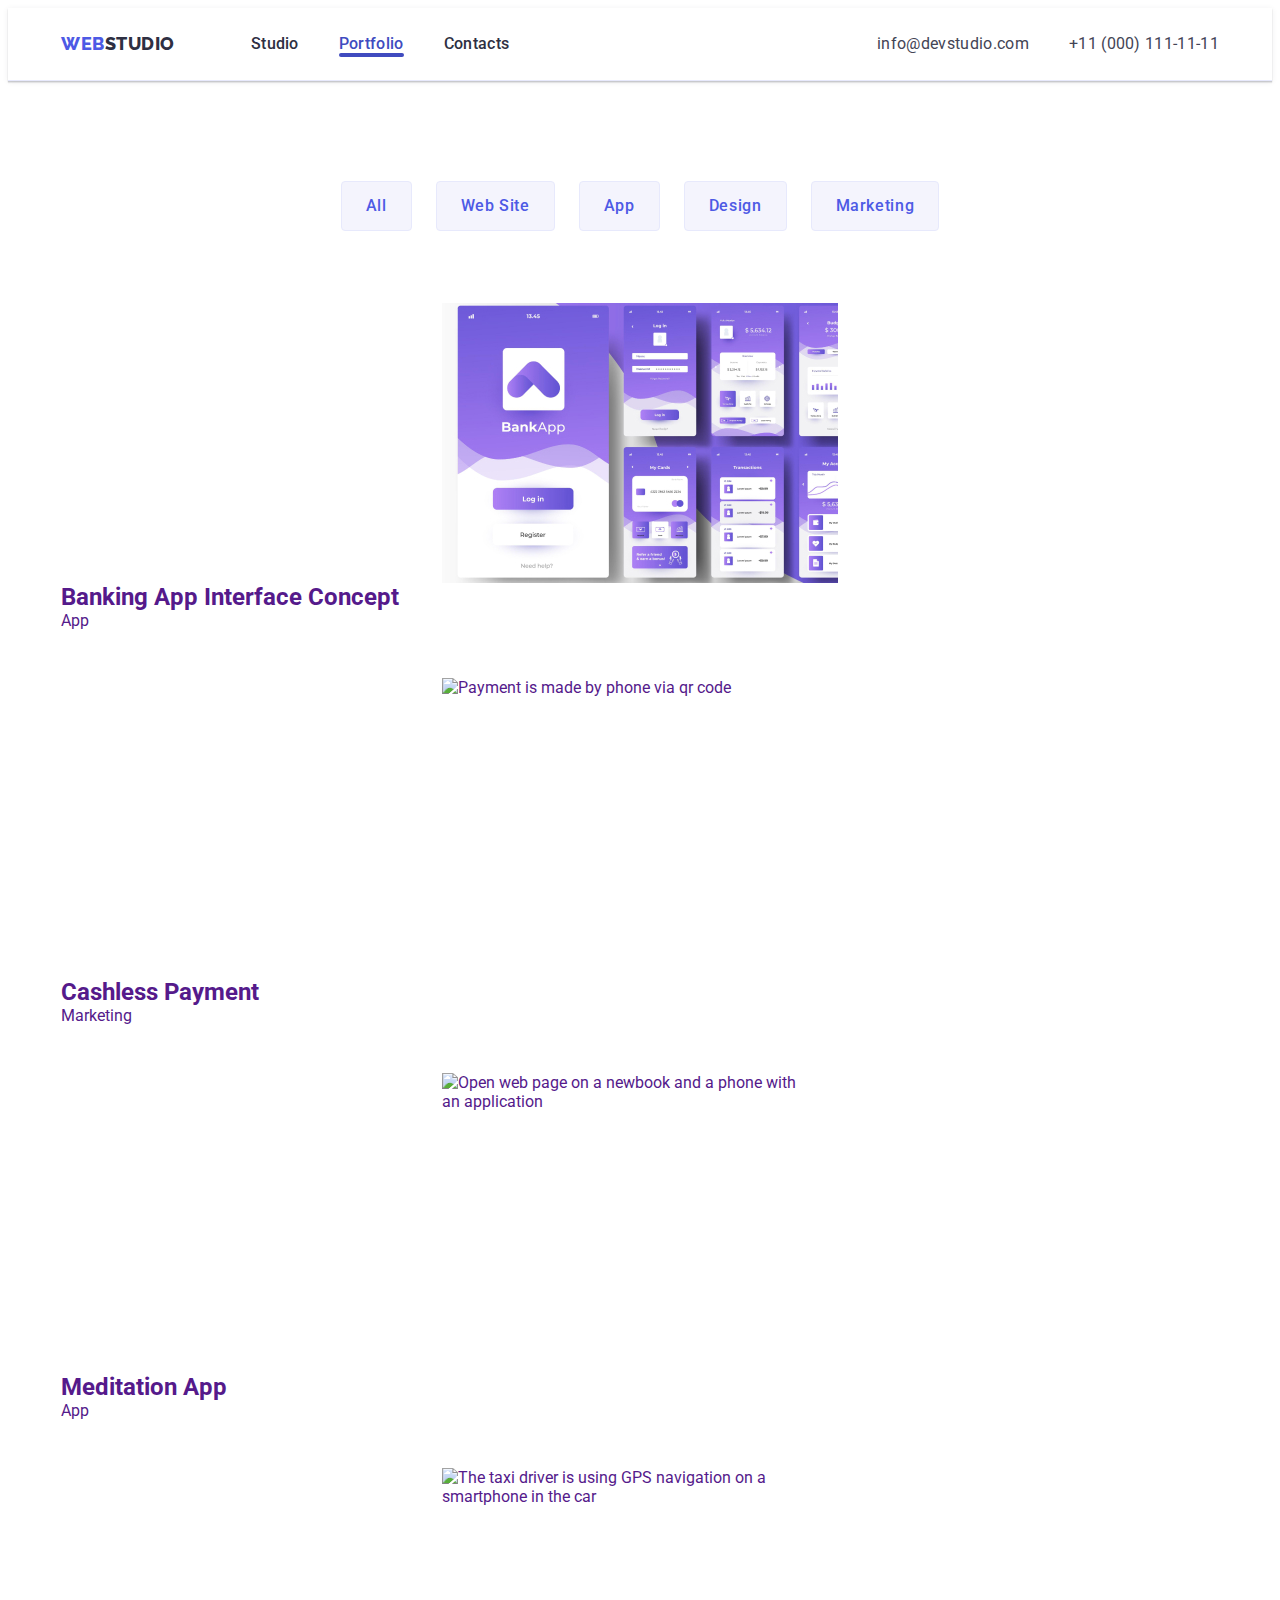
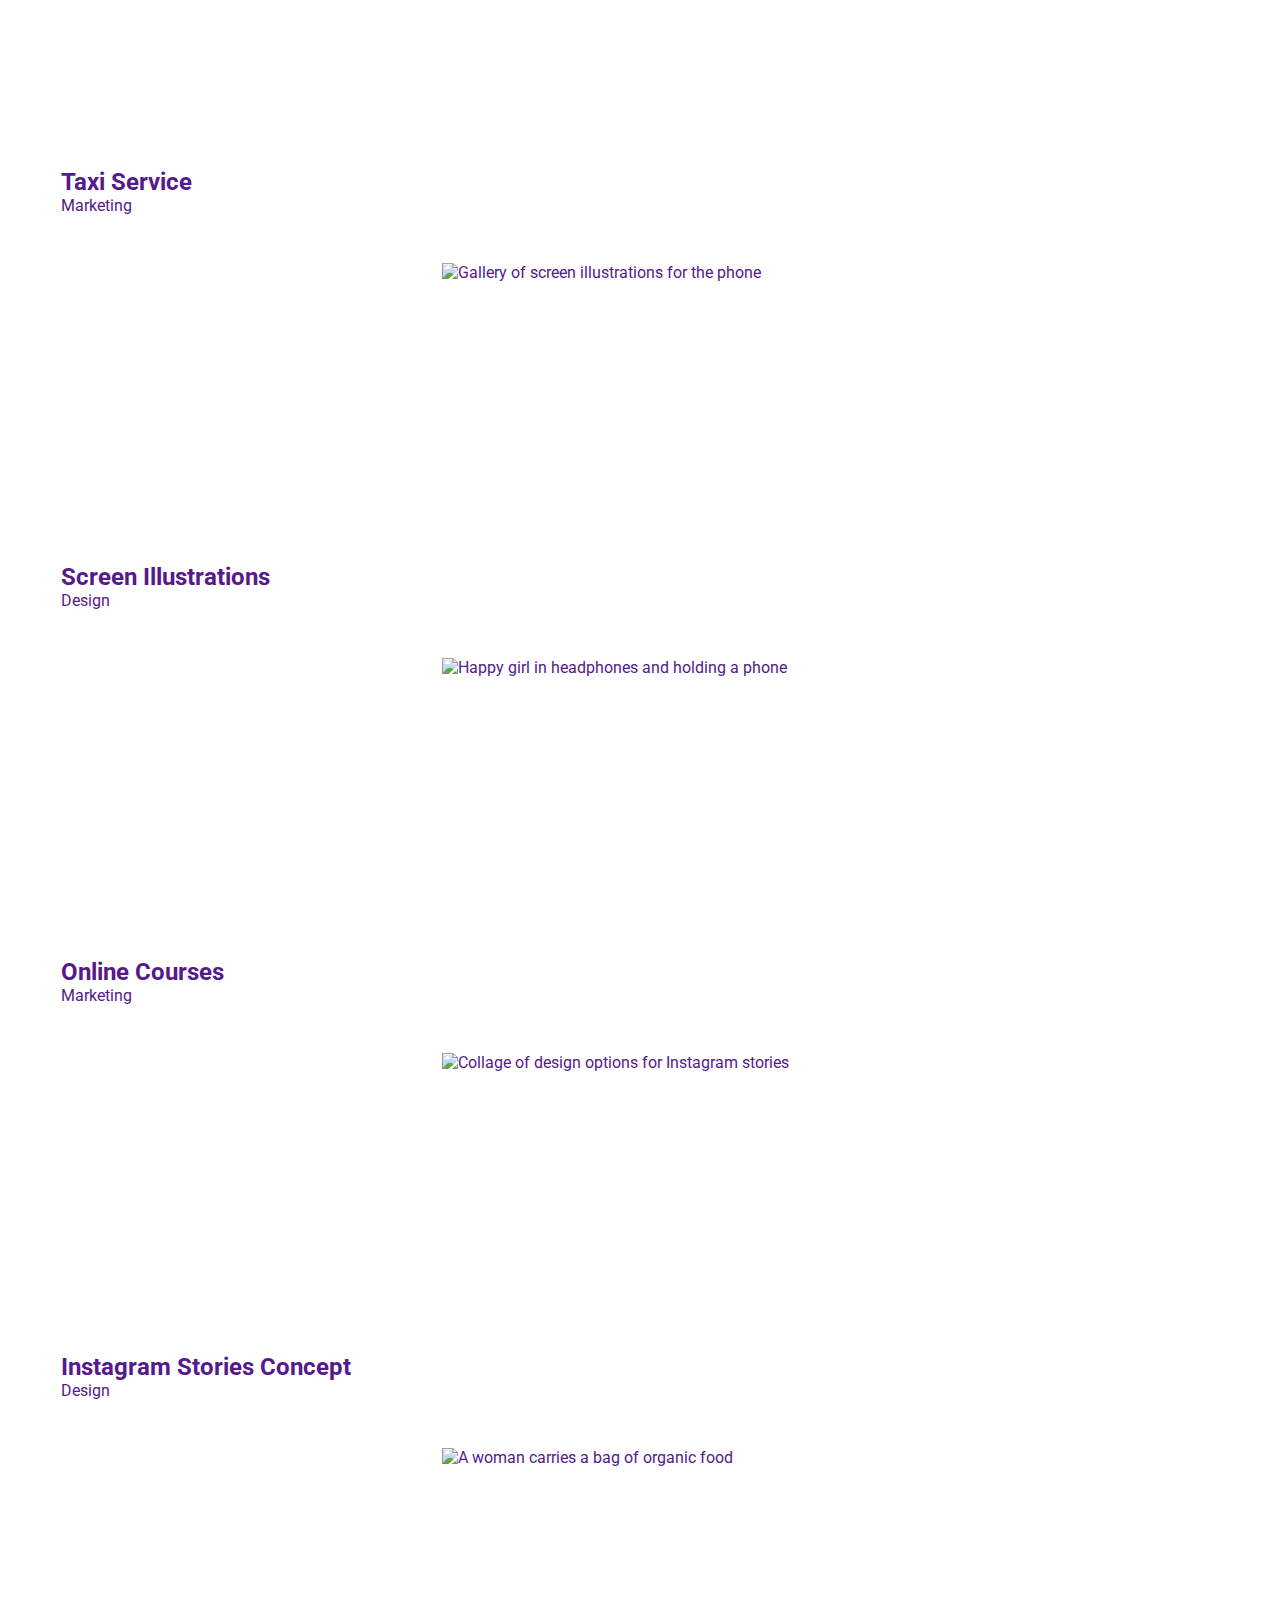
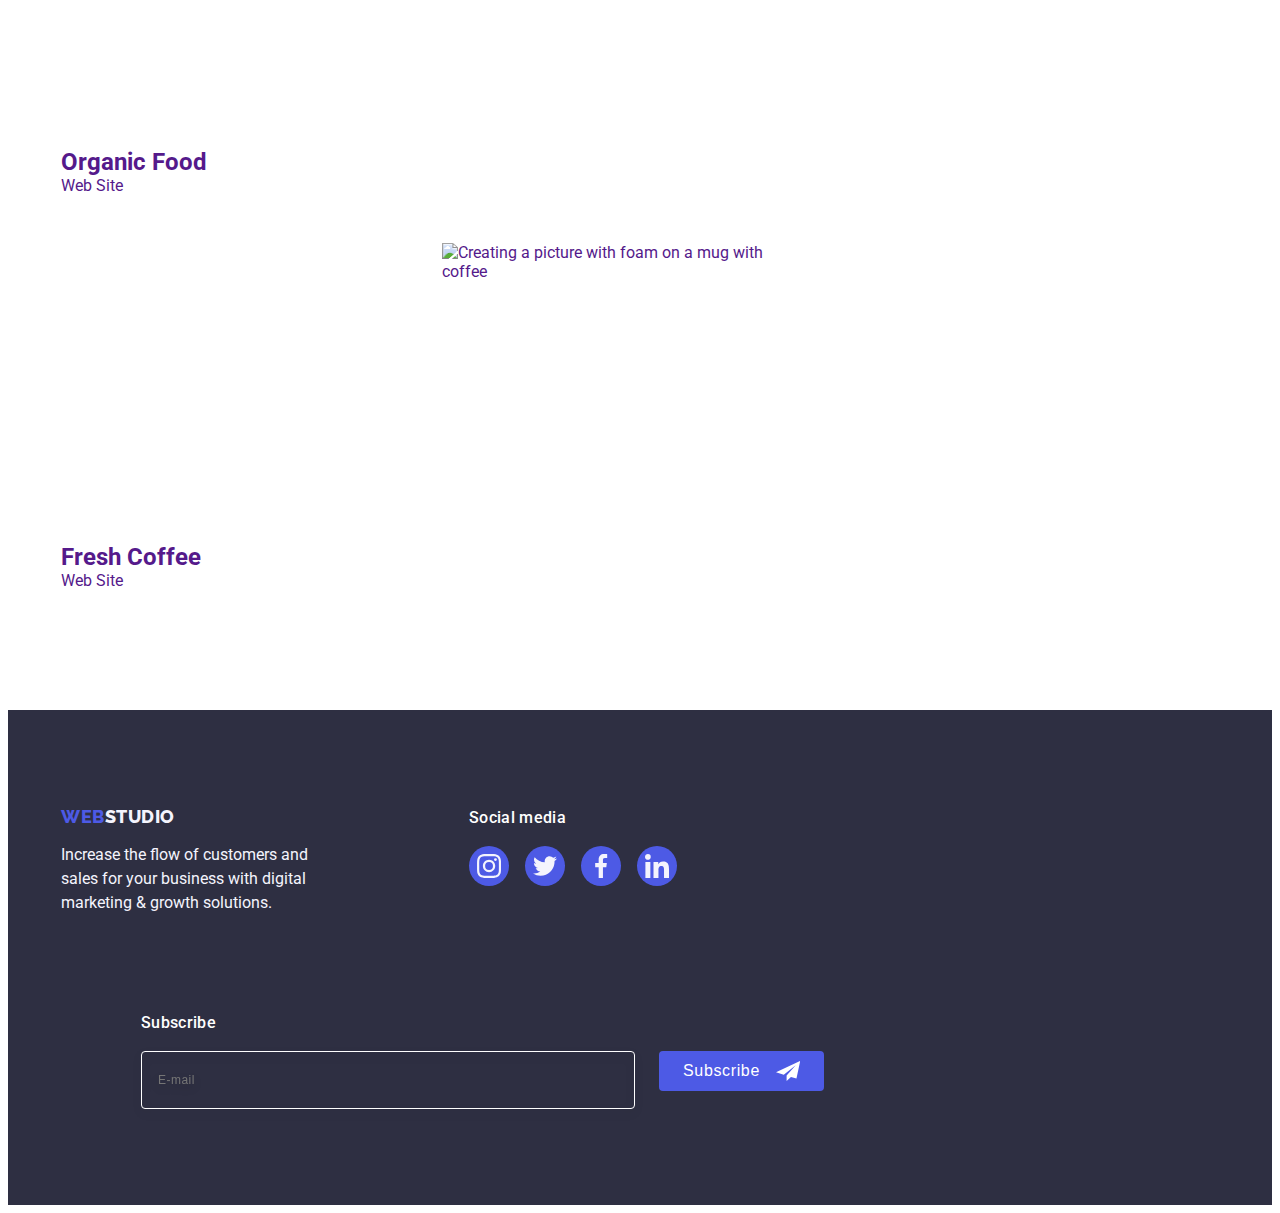
==== commit 132061d6: "portfolio button" ====
--- a/portfolio.html
+++ b/portfolio.html
@@ -57,6 +57,82 @@
             </li>
           </ul>
         </address>
+        <button type="button" class="header-btn js-open-menu">
+          <svg class="" width="32" height="22">
+            <use href="./images/icons.svg#icon-hamburger"></use>
+          </svg>
+        </button>
+      </div>
+      <div class="mobile-container js-menu-container">
+        <button type="button" class="mobile-close-btn js-close-menu">
+          <svg class="" width="8" height="8">
+            <use href="./images/icons.svg#icon-close"></use>
+          </svg>
+        </button>
+        <nav class="mobile-navbar">
+          <ul class="mobile-nav-links list">
+            <li class="mobile-nav-item">
+              <a class="mobile-nav-link link" href="./index.html">Studio</a>
+            </li>
+            <li class="mobile-nav-item">
+              <a
+                class="mobile-nav-link link active-mobile"
+                href="./portfolio.html"
+                >Portfolio</a
+              >
+            </li>
+            <li class="mobile-nav-item">
+              <a class="mobile-nav-link link" href="">Contacts</a>
+            </li>
+          </ul>
+        </nav>
+
+        <div>
+          <address class="mobile-contacts">
+            <ul class="mobile-contacts-list list">
+              <li class="mobile-contacts-item">
+                <a class="mobile-tel link" href="tel:+110001111111"
+                  >+11 (000) 111-11-11</a
+                >
+              </li>
+              <li class="mobile-contacts-item">
+                <a class="mobile-mail link" href="mailto:info@devstudio.com"
+                  >info@devstudio.com</a
+                >
+              </li>
+            </ul>
+          </address>
+          <ul class="mobile-social-list list">
+            <li class="mobile-social-item">
+              <a class="mobile-social-link link" href="">
+                <svg class="mobile-social-icon" width="24" height="24">
+                  <use href="./images/icons.svg#icon-instagram"></use>
+                </svg>
+              </a>
+            </li>
+            <li class="mobile-social-item">
+              <a class="mobile-social-link link" href="">
+                <svg class="mobile-social-icon" width="24" height="24">
+                  <use href="./images/icons.svg#icon-twitter"></use>
+                </svg>
+              </a>
+            </li>
+            <li class="mobile-social-item">
+              <a class="mobile-social-link link" href="">
+                <svg class="mobile-social-icon" width="24" height="24">
+                  <use href="./images/icons.svg#icon-facebook"></use>
+                </svg>
+              </a>
+            </li>
+            <li class="mobile-social-item">
+              <a class="mobile-social-link link" href="">
+                <svg class="mobile-social-icon" width="24" height="24">
+                  <use href="./images/icons.svg#icon-linkedin"></use>
+                </svg>
+              </a>
+            </li>
+          </ul>
+        </div>
       </div>
     </header>
     <main>
@@ -82,10 +158,14 @@
               <a class="services-link link" href="">
                 <div class="services-cover-block">
                   <img
-                    src="./images/banking-up.jpg"
+                    srcset="
+                      ./images/mobile/banking-up-1.jpg 1x,
+                      ./images/mobile/banking-up-2.jpg 2x
+                    "
+                    src="./images/mobile/banking-up-1.jpg"
                     alt="Bank application page is open"
-                    width="360"
-                    height="300"
+                    width="396"
+                    height="280"
                   />
                   <p class="services-cover-text">
                     14 Stylish and User-Friendly App Design Concepts · Task
@@ -337,5 +417,6 @@
         </div>
       </div>
     </footer>
+    <script src="./js/mobile-menu.js"></script>
   </body>
 </html>
--- a/css/styles.css
+++ b/css/styles.css
@@ -285,9 +285,6 @@
   padding-top: 96px;
 }
 
-.advantages-icon-item {
-  display: none;
-}
 .advantages-list {
   display: flex;
   flex-direction: column;
@@ -305,62 +302,20 @@
   margin-bottom: 8px;
 }
 .advantages-item {
-  /* width: 100%; */
-  /* max-width: 396px; */
-}
-/* .advantages-item-text {
+  /* width: 100%;
+  max-width: 396px; */
+}
+.advantages-item-text {
   font-size: 16px;
   font-weight: 500;
   line-height: 1.5;
   letter-spacing: 0.02em;
-} */
-
-/* 
-
-
-
-.advantages-list {
-  display: flex;
-  gap: 24px;
-  
-}
-.advantages-item {
-  width: calc((100%-72px) / 4);
-}
-.advantages-item-title {
-  font-weight: 500;
-  font-size: 20px;
-  line-height: 1.2;
-  letter-spacing: 0.02em;
-  color: var(--dark-color);
-  margin-bottom: 8px;
-}
-.advantages-item-text {
-  line-height: 1.5;
-} */
+}
 
 /*-------------------------SECTION 3-----------------------*/
-.projects-container {
+.projects {
   display: none;
 }
-/* .projects {
-  padding-bottom: 120px;
-}
-.projects-title {
-  font-size: 36px;
-  line-height: 1.11;
-  text-align: center;
-  text-transform: capitalize;
-  color: var(--dark-color);
-  margin-bottom: 72px;
-}
-.images-list {
-  display: flex;
-  gap: 24px;
-}
-.image-item {
-  max-width: 100%;
-} */
 
 /*-------------------------SECTION 4-----------------------*/
 .team {
@@ -396,6 +351,10 @@
   box-shadow: 0px 1px 6px rgba(46, 47, 66, 0.08),
     0px 1px 1px rgba(46, 47, 66, 0.16), 0px 2px 1px rgba(46, 47, 66, 0.08);
 }
+.team-member img {
+  width: 100%;
+  height: auto;
+}
 .team-member-name {
   color: var(--dark-color);
   letter-spacing: 0.02em;
@@ -436,54 +395,17 @@
   fill: var(--light);
 }
 
-/* .team {
-  background: var(--light);
-  padding: 120px 0;
-}
-
-.team-container {
-}
-
-.team-list {
-  display: flex;
-  gap: 24px;
-}
-
-.team-member {
-  background: var(--white-background);
-  width: calc((100% - 72px) / 4);
-  border-radius: 0px 0px 4px 4px;
-  box-shadow: 0px 1px 6px rgba(46, 47, 66, 0.08),
-    0px 1px 1px rgba(46, 47, 66, 0.16), 0px 2px 1px rgba(46, 47, 66, 0.08);
-}
-
-.team-social-list {
-  display: flex;
-  justify-content: center;
-  align-items: center;
-  padding: 32px 0;
-  gap: 24px;
-}
-
-
-
-
-
-
-
+/* 
 .team-social-link:hover,
 .team-social-link:focus {
   background-color: var(--pressed-state);
 } */
 
 /*-------------------------SECTION 5-----------------------*/
-/* 
 .customers {
-  padding-bottom: 120px;
-  padding-top: 120px;
+  padding-top: 96px;
   margin: 0 auto;
 }
-
 .customers-title {
   font-size: 36px;
   line-height: 1.11;
@@ -493,19 +415,18 @@
   color: var(--dark-color);
   margin-bottom: 72px;
 }
-
 .customers-list {
   display: flex;
-  align-items: flex-start;
+  flex-wrap: wrap;
+  align-items: center;
   padding: 0px;
-  gap: 24px;
+  gap: 72px 16px;
 }
 
 .customers-item {
-  width: calc((100% - 120px) / 6);
+  width: calc((100% - 16px) / 2);
   height: 88px;
 }
-
 .customers-link {
   width: 100%;
   height: 100%;
@@ -515,13 +436,14 @@
   align-items: center;
   justify-content: center;
   color: var(--light-slate);
-  transition: border-color 250ms cubic-bezier(0.4, 0, 0.2, 1),
-    color 250ms cubic-bezier(0.4, 0, 0.2, 1);
-}
-
+  /* transition: border-color 250ms cubic-bezier(0.4, 0, 0.2, 1),
+    color 250ms cubic-bezier(0.4, 0, 0.2, 1); */
+}
 .customers-icon {
   fill: currentColor;
 }
+/* 
+
 .customers-link:hover,
 .customers-link:focus {
   border-color: var(--pressed-state);
@@ -537,38 +459,38 @@
 } */
 
 /*-------------------------FOOTER------------------------*/
-/* .footer {
+.footer {
   background: var(--dark-color);
-  padding: 100px 0;
-}
-.footer-container {
-  display: flex;
-  align-items: baseline;
-}
-
-.footer-text {
-  line-height: 1.5;
-  color: var(--light);
-  width: 264px;
-  margin-left: 0;
+  padding: 96px 0;
 }
 
 .footer-logo-container {
-  max-width: 264px;
-  margin-right: 120px;
+  display: flex;
+  flex-direction: column;
+  align-items: center;
+  margin-bottom: 72px;
 }
 
 .footer-logo {
   display: inline-block;
   margin-bottom: 16px;
-}
+  align-items: center;
+  margin-right: 0;
+}
+
 .footer-logo-studio {
   color: var(--light);
-  display: inline-block;
-}
-
+}
+.footer-text {
+  line-height: 1.5;
+  color: var(--light);
+  width: 268px;
+}
 .footer-social-container {
-  margin-right: 80px;
+  display: flex;
+  flex-direction: column;
+  align-items: center;
+  margin-bottom: 72px;
 }
 .footer-social-title {
   font-weight: 500;
@@ -578,12 +500,10 @@
   color: var(--white-background);
   margin-bottom: 16px;
 }
-
 .footer-social-list {
   display: flex;
   gap: 16px;
 }
-
 .footer-social-item {
   width: 40px;
   height: 40px;
@@ -604,10 +524,10 @@
   fill: var(--light);
 }
 
-.footer-social-link:hover,
-.footer-social-link:focus {
-  background-color: var(--green);
-  border-radius: 50%;
+.footer-email-container {
+  display: flex;
+  flex-direction: column;
+  align-items: center;
 }
 
 .email-title {
@@ -621,8 +541,8 @@
 
 .email-form {
   display: flex;
-  gap: 24px;
-  max-width: 453px;
+  flex-direction: column;
+  gap: 16px;
   align-self: center;
 }
 
@@ -637,7 +557,7 @@
   border: 1px solid var(--white-background);
   filter: drop-shadow(0px 4px 4px rgba(0, 0, 0, 0.15));
   border-radius: 4px;
-  width: 264px;
+  width: 398px;
   height: 40px;
   padding: 8px 212px 8px 16px;
 }
@@ -656,31 +576,46 @@
   border-radius: 4px;
   border: none;
   padding: 8px 24px;
-  min-width: 165px;
+  width: 165px;
   height: 40px;
   cursor: pointer;
-}
-
+  margin: 0 auto;
+}
 .email-icon {
   fill: var(--white-background);
   margin-left: 16px;
-} */
+}
+
+/* 
+
+.footer-social-link:hover,
+.footer-social-link:focus {
+  background-color: var(--green);
+  border-radius: 50%;
+}
+
+
+
+.email-form {
+   max-width: 453px;
+  }
+
+
+
+ */
 
 /*===================================PORTFOLIO======================================*/
-/* .button-section {
-  padding-top: 96px;
-  padding-bottom: 120px;
-}
-.button-container {
-}
-
-.filter-title {
+
+.button-section {
+  padding-top: 48px;
+  padding-bottom: 48px;
 }
 .button-list {
   display: flex;
-  justify-content: center;
-  gap: 24px;
-  margin-bottom: 72px;
+  flex-wrap: wrap;
+  gap: 16px 24px;
+  margin-bottom: 48px;
+  width: 320px;
 }
 .button-item {
   font-family: 'Roboto', sans-serif;
@@ -692,7 +627,7 @@
   cursor: pointer;
   border: 1px solid var(--accent);
   letter-spacing: 0.04em;
-  padding: 12px 24px;
+  padding: 8px 16px;
   border-radius: 4px;
   transition: color 250ms cubic-bezier(0.4, 0, 0.2, 1),
     background-color 250ms cubic-bezier(0.4, 0, 0.2, 1),
@@ -708,6 +643,30 @@
   box-shadow: 0px 3px 1px rgba(0, 0, 0, 0.1), 0px 2px 1px rgba(0, 0, 0, 0.08),
     0px 2px 2px rgba(0, 0, 0, 0.12);
 }
+
+.services-cover-text {
+  display: none;
+}
+.services-cover-block {
+  min-width: 320px;
+  max-width: 396px;
+  margin: 0 auto;
+}
+.services-list {
+  display: flex;
+  flex-direction: column;
+  gap: 48px;
+}
+
+.services-item {
+}
+
+.services-list > img {
+  max-width: 100%;
+}
+
+/* 
+
 .services-list {
   display: flex;
   flex-wrap: wrap;
@@ -721,8 +680,7 @@
   transition: box-shadow 250ms cubic-bezier(0.4, 0, 0.2, 1);
 }
 
-.services-item {
-}
+
 
 .services-link:hover,
 .services-link:focus {
--- a/css/media.css
+++ b/css/media.css
@@ -1,3 +1,12 @@
+@media screen and (max-width: 427px) {
+  .mobile-tel {
+    font-size: 24px;
+  }
+  .email-input {
+    width: 100%;
+  }
+}
+
 @media screen and (min-width: 768px) {
   /* ===================HEADER=================== */
   .container {
@@ -84,27 +93,106 @@
     box-shadow: 0px 4px 4px rgba(0, 0, 0, 0.15);
   }
   /* ===================SECTION 2=================== */
+
   .advantages-list {
+    flex-direction: row;
     flex-wrap: wrap;
-  }
+    justify-content: space-between;
+    gap: 72px 24px;
+  }
+
   .advantages-item {
     width: calc((100% - 24px) / 2);
+    max-width: 356px;
   }
   .advantages-item-title {
     text-align: left;
   }
-}
-
-@media (min-device-pixel-ratio: 2),
-  (min-resolution: 192dpi),
-  (min-resolution: 2dppx) {
-  .hero {
-    background-image: linear-gradient(
-        to bottom,
-        rgba(46, 47, 66, 0.7),
-        rgba(46, 47, 66, 0.7)
-      ),
-      url(../images/people-office-2.jpg);
+  /* ===================SECTION 4=================== */
+  .team-container {
+    width: 584px;
+  }
+  .team-list {
+    flex-direction: row;
+    flex-wrap: wrap;
+    justify-content: space-between;
+    gap: 64px 24px;
+  }
+
+  .team-member {
+    width: calc((100% - 24px) / 2);
+    max-width: 264px;
+  }
+
+  /* ===================SECTION 5=================== */
+
+  .customers-container {
+    width: 584px;
+  }
+
+  .customers-list {
+    gap: 72px 24px;
+  }
+  .customers-item {
+    width: calc((100% - 48px) / 3);
+  }
+
+  /* ===================FOOTER=================== */
+  .footer-container {
+    width: 584px;
+    display: flex;
+    flex-direction: row;
+    flex-wrap: wrap;
+    gap: 24px;
+  }
+  .footer-logo {
+    margin-right: auto;
+  }
+  .footer-text {
+    width: 264px;
+  }
+  .footer-social-title {
+    margin-right: auto;
+  }
+
+  .email-title {
+    margin-right: auto;
+  }
+  .email-form {
+    display: flex;
+    flex-direction: row;
+    gap: 24px;
+  }
+
+  .email-input {
+    width: 264px;
+  }
+
+  @media (min-device-pixel-ratio: 2),
+    (min-resolution: 192dpi),
+    (min-resolution: 2dppx) {
+    .hero {
+      background-image: linear-gradient(
+          to bottom,
+          rgba(46, 47, 66, 0.7),
+          rgba(46, 47, 66, 0.7)
+        ),
+        url(../images/people-office-2.jpg);
+    }
+  }
+  /*===================================PORTFOLIO======================================*/
+  .button-section {
+    padding-top: 64px;
+    padding-bottom: 96px;
+  }
+
+  .button-list {
+    flex-wrap: nowrap;
+    justify-content: center;
+    gap: 24px;
+    margin-bottom: 64px;
+    width: 568px;
+    margin-right: 0;
   }
 }
 
@@ -138,6 +226,16 @@
   .advantages {
     padding-top: 120px;
   }
+  .advantages-item {
+    width: calc((100%-72px) / 4);
+    max-width: 264px;
+  }
+  .advantages-item-title {
+    font-weight: 500;
+    font-size: 20px;
+    line-height: 1.2;
+  }
+
   .advantages-icon-fon {
     display: flex;
     align-items: center;
@@ -148,8 +246,99 @@
     border-radius: 4px;
     margin-bottom: 8px;
   }
+  .advantages-icon-item {
+    display: block;
+  }
+
   .advantages-list {
     display: flex;
     gap: 24px;
   }
+
+  /* ===================SECTION 3=================== */
+  .projects {
+    display: block;
+    padding-bottom: 120px;
+  }
+  .projects-title {
+    font-size: 36px;
+    line-height: 1.11;
+    text-align: center;
+    text-transform: capitalize;
+    color: var(--dark-color);
+    margin-bottom: 72px;
+  }
+  .images-list {
+    display: flex;
+    gap: 24px;
+  }
+  .image-item {
+    max-width: 100%;
+  }
+
+  /* ===================SECTION 4=================== */
+  .team {
+    padding: 120px 0;
+  }
+  .team-member {
+    width: calc((100% - 72px) / 4);
+  }
+  .team-social-list {
+    padding: 32px 0;
+  }
+  /* ===================SECTION 5=================== */
+  .customers {
+    padding-bottom: 120px;
+    padding-top: 120px;
+  }
+
+  .customers-list {
+    align-items: flex-start;
+    gap: 24px;
+  }
+
+  .customers-item {
+    width: calc((100% - 120px) / 6);
+  }
+
+  .customers-link {
+    width: 100%;
+    height: 100%;
+    border: 1px solid var(--light-slate);
+    border-radius: 4px;
+    display: flex;
+    align-items: center;
+    justify-content: center;
+    color: var(--light-slate);
+  }
+
+  /* ===================FOOTER=================== */
+  .footer-container {
+    align-items: baseline;
+  }
+
+  .footer-logo-container {
+    max-width: 264px;
+    margin-right: 120px;
+  }
+
+  .footer-text {
+    width: 264px;
+    margin-left: 0;
+  }
+  .footer-email-container {
+    margin-left: 80px;
+  }
+  /*===================================PORTFOLIO======================================*/
+  .button-section {
+    padding-top: 100px;
+    padding-bottom: 120px;
+  }
+  .button-list {
+    margin-bottom: 72px;
+    min-width: 1158px;
+  }
+  .button-item {
+    padding: 12px 24px;
+  }
 }
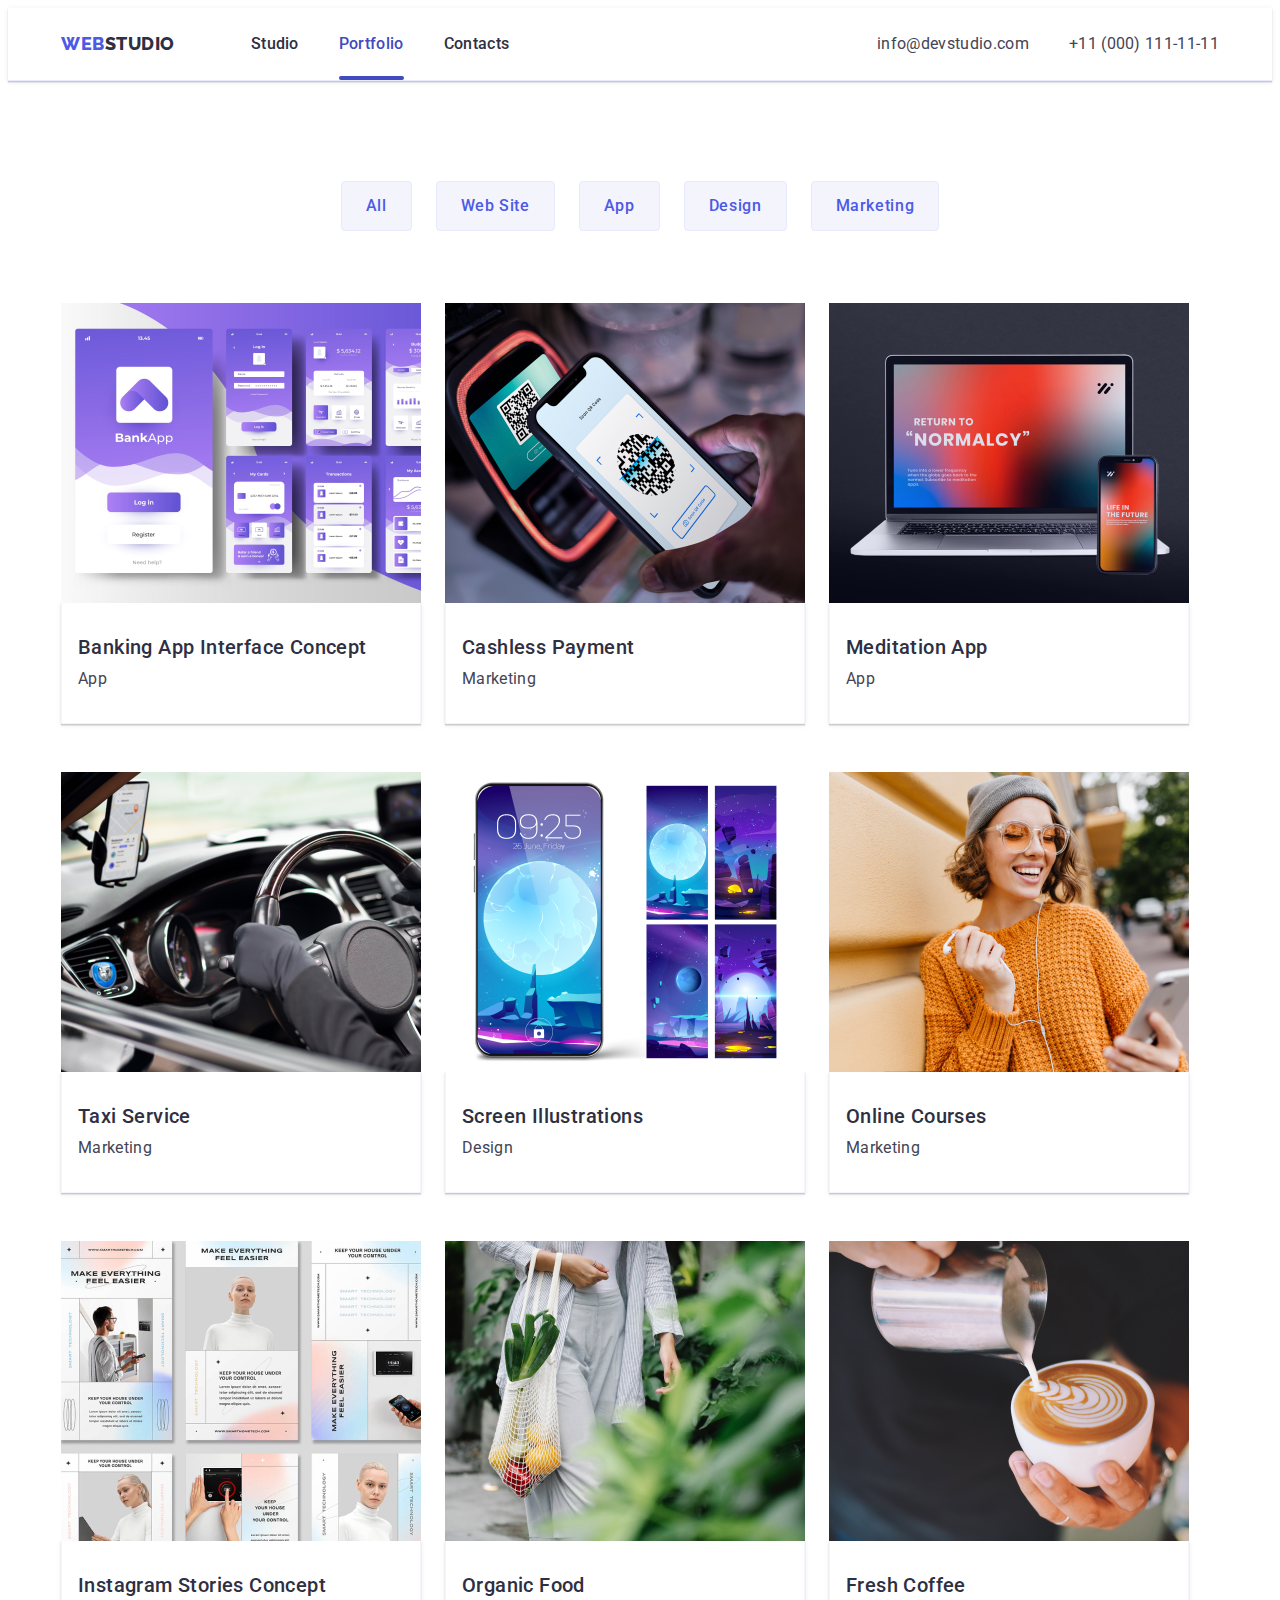
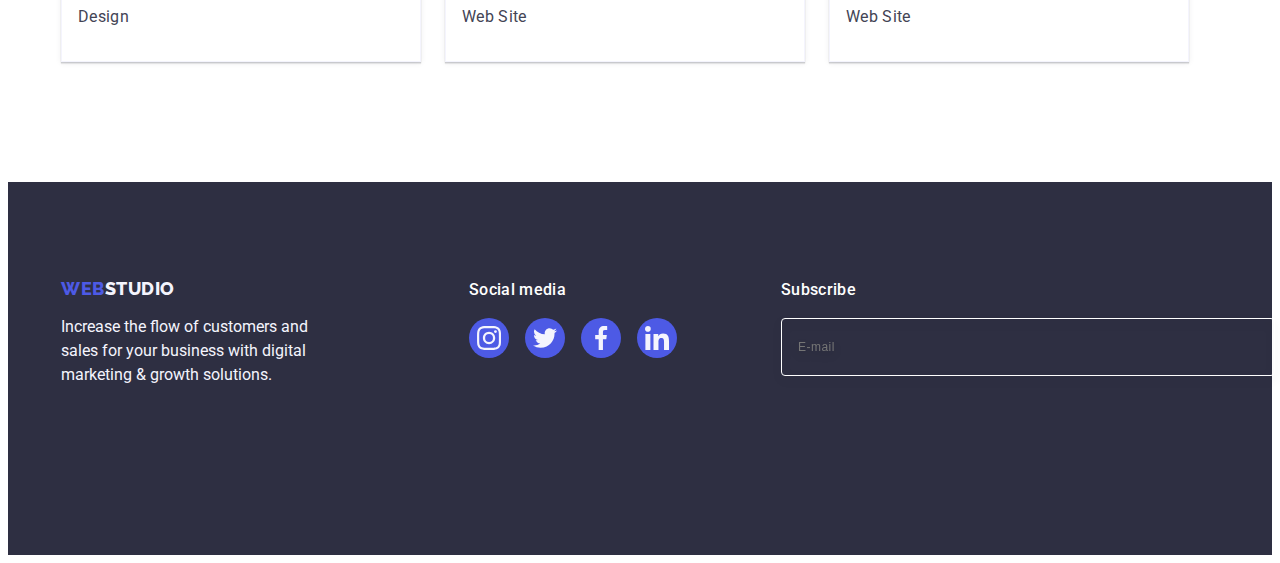
==== commit a992f4f6: "portfolio img" ====
--- a/portfolio.html
+++ b/portfolio.html
@@ -136,7 +136,6 @@
       </div>
     </header>
     <main>
-      <!-- Секція 1 Кнопки      -->
       <section class="button-section">
         <div class="container">
           <h1 class="filter-title visually-hidden">Filter</h1>
@@ -157,16 +156,35 @@
             <li class="services-item">
               <a class="services-link link" href="">
                 <div class="services-cover-block">
-                  <img
-                    srcset="
-                      ./images/mobile/banking-up-1.jpg 1x,
-                      ./images/mobile/banking-up-2.jpg 2x
-                    "
-                    src="./images/mobile/banking-up-1.jpg"
-                    alt="Bank application page is open"
-                    width="396"
-                    height="280"
-                  />
+                  <picture>
+                    <source
+                      srcset="
+                        ./images/desktop/banking-up-1.jpg 1x,
+                        ./images/desktop/banking-up-2.jpg 2x
+                      "
+                      media="(min-width: 1158px)"
+                    />
+                    <source
+                      srcset="
+                        ./images/tablet/banking-up-1.jpg 1x,
+                        ./images/tablet/banking-up-2.jpg 2x
+                      "
+                      media="(min-width: 768px)"
+                    />
+                    <source
+                      srcset="
+                        ./images/mobile/banking-up-1.jpg 1x,
+                        ./images/mobile/banking-up-2.jpg 2x
+                      "
+                      media="(max-width: 767px)"
+                    />
+                    <img
+                      src="./images/mobile/banking-up-1.jpg"
+                      alt="Bank application page is open"
+                      width="396"
+                      height="280"
+                    />
+                  </picture>
                   <p class="services-cover-text">
                     14 Stylish and User-Friendly App Design Concepts · Task
                     Manager App · Calorie Tracker App · Exotic Fruit Ecommerce
@@ -182,12 +200,34 @@
             <li class="services-item">
               <a class="services-link link" href="">
                 <div class="services-cover-block">
-                  <img
-                    src="./images/payment.jpg"
-                    alt="Payment is made by phone via qr code"
-                    width="360"
-                    height="300"
-                  />
+                  <picture>
+                    <source
+                      srcset="
+                        ./images/desktop/payment-1.jpg 1x,
+                        ./images/desktop/payment-2.jpg 2x
+                      "
+                      media="(min-width: 1158px)"
+                    />
+                    <source
+                      srcset="
+                        ./images/tablet/payment-1.jpg 1x,
+                        ./images/tablet/payment-2.jpg 2x
+                      "
+                      media="(min-width: 768px)"
+                    />
+                    <source
+                      srcset="
+                        ./images/mobile/payment-1.jpg 1x,
+                        ./images/mobile/payment-2.jpg 2x
+                      "
+                      media="(max-width: 767px)"
+                    />
+                    <img
+                      src="./images/mobile/payment-1.jpg"
+                      alt="Payment is made by phone via qr code"
+                      width="396"
+                      height="280"
+                    />
                   <p class="services-cover-text">
                     14 Stylish and User-Friendly App Design Concepts · Task
                     Manager App · Calorie Tracker App · Exotic Fruit Ecommerce
@@ -203,12 +243,34 @@
             <li class="services-item">
               <a class="services-link link" href="">
                 <div class="services-cover-block">
-                  <img
-                    src="./images/meditation.jpg"
-                    alt="Open web page on a newbook and a phone with an application"
-                    width="360"
-                    height="300"
-                  />
+                  <picture>
+                    <source
+                      srcset="
+                        ./images/desktop/meditation-1.jpg 1x,
+                        ./images/desktop/meditation-2.jpg 2x
+                      "
+                      media="(min-width: 1158px)"
+                    />
+                    <source
+                      srcset="
+                        ./images/tablet/meditation-1.jpg 1x,
+                        ./images/tablet/meditation-2.jpg 2x
+                      "
+                      media="(min-width: 768px)"
+                    />
+                    <source
+                      srcset="
+                        ./images/mobile/meditation-1.jpg 1x,
+                        ./images/mobile/meditation-2.jpg 2x
+                      "
+                      media="(max-width: 767px)"
+                    />
+                    <img
+                      src="./images/mobile/meditation-1.jpg"
+                      alt="Open web page on a netbook and a phone with an application"
+                      width="396"
+                      height="280"
+                    />
                   <p class="services-cover-text">
                     14 Stylish and User-Friendly App Design Concepts · Task
                     Manager App · Calorie Tracker App · Exotic Fruit Ecommerce
@@ -224,12 +286,34 @@
             <li class="services-item">
               <a class="services-link link" href="">
                 <div class="services-cover-block">
-                  <img
-                    src="./images/taxi.jpg"
-                    alt="The taxi driver is using GPS navigation on a smartphone in the car"
-                    width="360"
-                    height="300"
-                  />
+                   <picture>
+                    <source
+                      srcset="
+                        ./images/desktop/taxi-1.jpg 1x,
+                        ./images/desktop/taxi-2.jpg 2x
+                      "
+                      media="(min-width: 1158px)"
+                    />
+                    <source
+                      srcset="
+                        ./images/tablet/taxi-1.jpg 1x,
+                        ./images/tablet/taxi-2.jpg 2x
+                      "
+                      media="(min-width: 768px)"
+                    />
+                    <source
+                      srcset="
+                        ./images/mobile/taxi-1.jpg 1x,
+                        ./images/mobile/taxi-2.jpg 2x
+                      "
+                      media="(max-width: 767px)"
+                    />
+                    <img
+                      src="./images/mobile/taxi-1.jpg"
+                      alt="The taxi driver is using GPS navigation on a smartphone in the car"
+                      width="396"
+                      height="280"
+                    />
                   <p class="services-cover-text">
                     14 Stylish and User-Friendly App Design Concepts · Task
                     Manager App · Calorie Tracker App · Exotic Fruit Ecommerce
@@ -245,12 +329,34 @@
             <li class="services-item">
               <a class="services-link link" href="">
                 <div class="services-cover-block">
-                  <img
-                    src="./images/screen-illustrations.jpg"
-                    alt="Gallery of screen illustrations for the phone"
-                    width="360"
-                    height="300"
-                  />
+                   <picture>
+                    <source
+                      srcset="
+                        ./images/desktop/screen-illustrations-1.jpg 1x,
+                        ./images/desktop/screen-illustrations-2.jpg 2x
+                      "
+                      media="(min-width: 1158px)"
+                    />
+                    <source
+                      srcset="
+                        ./images/tablet/screen-illustrations-1.jpg 1x,
+                        ./images/tablet/screen-illustrations-2.jpg 2x
+                      "
+                      media="(min-width: 768px)"
+                    />
+                    <source
+                      srcset="
+                        ./images/mobile/screen-illustrations-1.jpg 1x,
+                        ./images/mobile/screen-illustrations-2.jpg 2x
+                      "
+                      media="(max-width: 767px)"
+                    />
+                    <img
+                      src="./images/mobile/screen-illustrations-1.jpg"
+                      alt="Gallery of screen illustrations for the phone"
+                      width="396"
+                      height="280"
+                    />
                   <p class="services-cover-text">
                     14 Stylish and User-Friendly App Design Concepts · Task
                     Manager App · Calorie Tracker App · Exotic Fruit Ecommerce
@@ -266,12 +372,34 @@
             <li class="services-item">
               <a class="services-link link" href="">
                 <div class="services-cover-block">
-                  <img
-                    src="./images/online-courses.jpg"
-                    alt="Happy girl in headphones and holding a phone"
-                    width="360"
-                    height="300"
-                  />
+                   <picture>
+                    <source
+                      srcset="
+                        ./images/desktop/online-courses-1.jpg 1x,
+                        ./images/desktop/online-courses-2.jpg 2x
+                      "
+                      media="(min-width: 1158px)"
+                    />
+                    <source
+                      srcset="
+                        ./images/tablet/online-courses-1.jpg 1x,
+                        ./images/tablet/online-courses-2.jpg 2x
+                      "
+                      media="(min-width: 768px)"
+                    />
+                    <source
+                      srcset="
+                        ./images/mobile/online-courses-1.jpg 1x,
+                        ./images/mobile/online-courses-2.jpg 2x
+                      "
+                      media="(max-width: 767px)"
+                    />
+                    <img
+                      src="./images/mobile/online-courses-1.jpg"
+                      alt="Happy girl in headphones and holding a phone"
+                      width="396"
+                      height="280"
+                    />
                   <p class="services-cover-text">
                     14 Stylish and User-Friendly App Design Concepts · Task
                     Manager App · Calorie Tracker App · Exotic Fruit Ecommerce
@@ -287,12 +415,34 @@
             <li class="services-item">
               <a class="services-link link" href="">
                 <div class="services-cover-block">
-                  <img
-                    src="./images/instagram-stories.jpg"
-                    alt="Collage of design options for Instagram stories"
-                    width="360"
-                    height="300"
-                  />
+                  <picture>
+                    <source
+                      srcset="
+                        ./images/desktop/instagram-stories-1.jpg 1x,
+                        ./images/desktop/instagram-stories-2.jpg 2x
+                      "
+                      media="(min-width: 1158px)"
+                    />
+                    <source
+                      srcset="
+                        ./images/tablet/instagram-stories-1.jpg 1x,
+                        ./images/tablet/instagram-stories-2.jpg 2x
+                      "
+                      media="(min-width: 768px)"
+                    />
+                    <source
+                      srcset="
+                        ./images/mobile/instagram-stories-1.jpg 1x,
+                        ./images/mobile/instagram-stories-2.jpg 2x
+                      "
+                      media="(max-width: 767px)"
+                    />
+                    <img
+                      src="./images/mobile/instagram-stories-1.jpg"
+                      alt="Collage of design options for Instagram stories"
+                      width="396"
+                      height="280"
+                    />
                   <p class="services-cover-text">
                     14 Stylish and User-Friendly App Design Concepts · Task
                     Manager App · Calorie Tracker App · Exotic Fruit Ecommerce
@@ -308,13 +458,34 @@
             <li class="services-item">
               <a class="services-link link" href="">
                 <div class="services-cover-block">
-                  <img
-                    class="services-image"
-                    src="./images/organic-food.jpg"
-                    alt="A woman carries a bag of organic food"
-                    width="360"
-                    height="300"
-                  />
+                  <picture>
+                    <source
+                      srcset="
+                        ./images/desktop/organic-food-1.jpg 1x,
+                        ./images/desktop/organic-food-2.jpg 2x
+                      "
+                      media="(min-width: 1158px)"
+                    />
+                    <source
+                      srcset="
+                        ./images/tablet/organic-food-1.jpg 1x,
+                        ./images/tablet/organic-food-2.jpg 2x
+                      "
+                      media="(min-width: 768px)"
+                    />
+                    <source
+                      srcset="
+                        ./images/mobile/organic-food-1.jpg 1x,
+                        ./images/mobile/organic-food-2.jpg 2x
+                      "
+                      media="(max-width: 767px)"
+                    />
+                    <img
+                      src="./images/mobile/organic-food-1.jpg"
+                      alt="A woman carries a bag of organic food"
+                      width="396"
+                      height="280"
+                    />
                   <p class="services-cover-text">
                     14 Stylish and User-Friendly App Design Concepts · Task
                     Manager App · Calorie Tracker App · Exotic Fruit Ecommerce
@@ -330,12 +501,34 @@
             <li class="services-item">
               <a class="services-link link" href="">
                 <div class="services-cover-block">
-                  <img
-                    src="./images/fresh-coffee.jpg"
-                    alt="Creating a picture with foam on a mug with coffee"
-                    width="360"
-                    height="300"
-                  />
+                <picture>
+                    <source
+                      srcset="
+                        ./images/desktop/fresh-coffee-1.jpg 1x,
+                        ./images/desktop/fresh-coffee-2.jpg 2x
+                      "
+                      media="(min-width: 1158px)"
+                    />
+                    <source
+                      srcset="
+                        ./images/tablet/fresh-coffee-1.jpg 1x,
+                        ./images/tablet/fresh-coffee-2.jpg 2x
+                      "
+                      media="(min-width: 768px)"
+                    />
+                    <source
+                      srcset="
+                        ./images/mobile/fresh-coffee-1.jpg 1x,
+                        ./images/mobile/fresh-coffee-2.jpg 2x
+                      "
+                      media="(max-width: 767px)"
+                    />
+                    <img
+                      src="./images/mobile/fresh-coffee-1.jpg"
+                      alt="Creating a picture with foam on a mug with coffee"
+                      width="396"
+                      height="280"
+                    />
                   <p class="services-cover-text">
                     14 Stylish and User-Friendly App Design Concepts · Task
                     Manager App · Calorie Tracker App · Exotic Fruit Ecommerce
--- a/css/styles.css
+++ b/css/styles.css
@@ -257,9 +257,9 @@
   min-width: 169px;
   height: 56px;
   border: none;
-  /* transition-property: background-color;
+  transition-property: background-color;
   transition-duration: 250ms;
-  transition-timing-function: cubic-bezier(0.4, 0, 0.2, 1); */
+  transition-timing-function: cubic-bezier(0.4, 0, 0.2, 1);
 }
 
 /*-------------------------SECTION 2-----------------------*/
@@ -367,7 +367,6 @@
   line-height: 1.5;
   margin-bottom: 8px;
 }
-
 .team-social-list {
   display: flex;
   justify-content: center;
@@ -586,23 +585,11 @@
   margin-left: 16px;
 }
 
-/* 
-
-.footer-social-link:hover,
+/* .footer-social-link:hover,
 .footer-social-link:focus {
   background-color: var(--green);
   border-radius: 50%;
-}
-
-
-
-.email-form {
-   max-width: 453px;
-  }
-
-
-
- */
+} */
 
 /*===================================PORTFOLIO======================================*/
 
@@ -658,43 +645,10 @@
   gap: 48px;
 }
 
-.services-item {
-}
-
 .services-list > img {
   max-width: 100%;
 }
 
-/* 
-
-.services-list {
-  display: flex;
-  flex-wrap: wrap;
-  row-gap: 48px;
-  column-gap: 24px;
-  width: calc((100% - 48 px) / 3);
-  margin: 0;
-}
-.services-link {
-  display: block;
-  transition: box-shadow 250ms cubic-bezier(0.4, 0, 0.2, 1);
-}
-
-
-
-.services-link:hover,
-.services-link:focus {
-  box-shadow: 0px 1px 6px rgba(46, 47, 66, 0.08),
-    0px 1px 1px rgba(46, 47, 66, 0.16), 0px 2px 1px rgba(46, 47, 66, 0.08);
-}
-
-.services-link:hover .services-cover-text,
-.services-link:focus .services-cover-text {
-  transform: translateY(0%);
-}
-
-.services-category {
-}
 .services-title {
   font-weight: 500;
   font-size: 20px;
@@ -710,34 +664,21 @@
   letter-spacing: 0.02em;
 }
 
-.services-cover-block {
-  position: relative;
-  overflow: hidden;
-}
-
-.services-cover-text {
-  font-size: 16px;
-  line-height: 1.5;
-  letter-spacing: 0.02em;
-  color: var(--light);
-  padding: 40px 32px;
-  height: 100%;
-  position: absolute;
-  background: var(--primary-brand-color);
-  top: 0;
-  left: 0;
-  transform: translateY(100%);
-  transition-property: transform;
-  transition-duration: 250ms;
-  transition-timing-function: cubic-bezier(0.4, 0, 0.2, 1);
-}
-
 .services-name {
   padding: 32px 16px;
-  border-right: 1px solid #e7e9fc;
-  border-bottom: 1px solid #e7e9fc;
-  border-left: 1px solid #e7e9fc;
-} */
+  border-right: 1px solid var(--light);
+  border-bottom: 1px solid var(--light);
+  border-left: 1px solid var(--light);
+  background: var(--white, #fff);
+  box-shadow: 0px 2px 1px 0px rgba(46, 47, 66, 0.08),
+    0px 1px 1px 0px rgba(46, 47, 66, 0.16),
+    0px 1px 6px 0px rgba(46, 47, 66, 0.08);
+}
+
+/* 
+
+
+/
 
 /* =========================MODAL=====================  */
 
@@ -762,14 +703,15 @@
   left: 50%;
   transform: translate(-50%, -50%) scale(1);
   transition: transform 250ms cubic-bezier(0.4, 0, 0.2, 1);
-  width: 408px;
+  width: 392px;
   min-height: 584px;
   background-color: var(--modal-background);
   box-shadow: 0px 1px 1px rgba(0, 0, 0, 0.14), 0px 1px 3px rgba(0, 0, 0, 0.12),
     0px 2px 1px rgba(0, 0, 0, 0.2);
   border-radius: 4px;
-  padding: 72px 24px 24px 24px;
-}
+  padding: 72px 16px 24px 16px;
+}
+
 .modal-button {
   position: absolute;
   display: flex;
--- a/css/media.css
+++ b/css/media.css
@@ -4,6 +4,20 @@
   }
   .email-input {
     width: 100%;
+  }
+  .mobile-social-list {
+    gap: 28px;
+  }
+  .backdrop {
+    overflow-y: scroll;
+  }
+  .modal {
+    max-width: 320px;
+    top: 10%;
+    transform: translate(-50%, -10%);
+  }
+  .modal-title {
+    font-size: 12px;
   }
 }
 
@@ -73,7 +87,7 @@
     left: 0px;
     background: var(--pressed-state);
     border-radius: 2px;
-    bottom: -1px;
+    bottom: -24px;
   }
   .contacts-link:hover,
   .contacts-link:focus {
@@ -194,8 +208,31 @@
     width: 568px;
     margin-right: 0;
   }
+  .services-cover-block {
+    max-width: 736px;
+  }
+  .services-list {
+    flex-direction: row;
+    flex-wrap: wrap;
+    gap: 72px 24px;
+  }
+  .services-item {
+    width: calc((100% - 24 px) / 2);
+  }
+  .services-cover-block img {
+    width: 356px;
+    height: 300px;
+  }
+  /* =========================MODAL=====================  */
+  .modal {
+    min-width: 392px;
+    padding: 72px 24px 24px 24px;
+  }
+
+  .modal-field-checkbox {
+    min-width: 360px;
+  }
 }
-
 /* ++++++++++++++++++++++1158++++++++++++++++++++++++++++++ */
 
 @media screen and (min-width: 1158px) {
@@ -314,6 +351,7 @@
 
   /* ===================FOOTER=================== */
   .footer-container {
+    flex-wrap: nowrap;
     align-items: baseline;
   }
 
@@ -323,12 +361,12 @@
   }
 
   .footer-text {
-    width: 264px;
     margin-left: 0;
   }
   .footer-email-container {
     margin-left: 80px;
   }
+
   /*===================================PORTFOLIO======================================*/
   .button-section {
     padding-top: 100px;
@@ -341,4 +379,49 @@
   .button-item {
     padding: 12px 24px;
   }
+  .services-list {
+    gap: 48px 24px;
+  }
+  .services-cover-block img {
+    width: 360px;
+  }
+
+  .services-link {
+    display: block;
+    transition: box-shadow 250ms cubic-bezier(0.4, 0, 0.2, 1);
+  }
+
+  .services-link:hover,
+  .services-link:focus {
+    box-shadow: 0px 1px 6px rgba(46, 47, 66, 0.08),
+      0px 1px 1px rgba(46, 47, 66, 0.16), 0px 2px 1px rgba(46, 47, 66, 0.08);
+  }
+
+  .services-link:hover .services-cover-text,
+  .services-link:focus .services-cover-text {
+    transform: translateY(0%);
+  }
+
+  .services-cover-block {
+    position: relative;
+    overflow: hidden;
+  }
+
+  .services-cover-text {
+    display: block;
+    font-size: 16px;
+    line-height: 1.5;
+    letter-spacing: 0.02em;
+    color: var(--light);
+    padding: 40px 32px;
+    height: 100%;
+    position: absolute;
+    background: var(--primary-brand-color);
+    top: 0;
+    left: 0;
+    transform: translateY(100%);
+    transition-property: transform;
+    transition-duration: 250ms;
+    transition-timing-function: cubic-bezier(0.4, 0, 0.2, 1);
+  }
 }
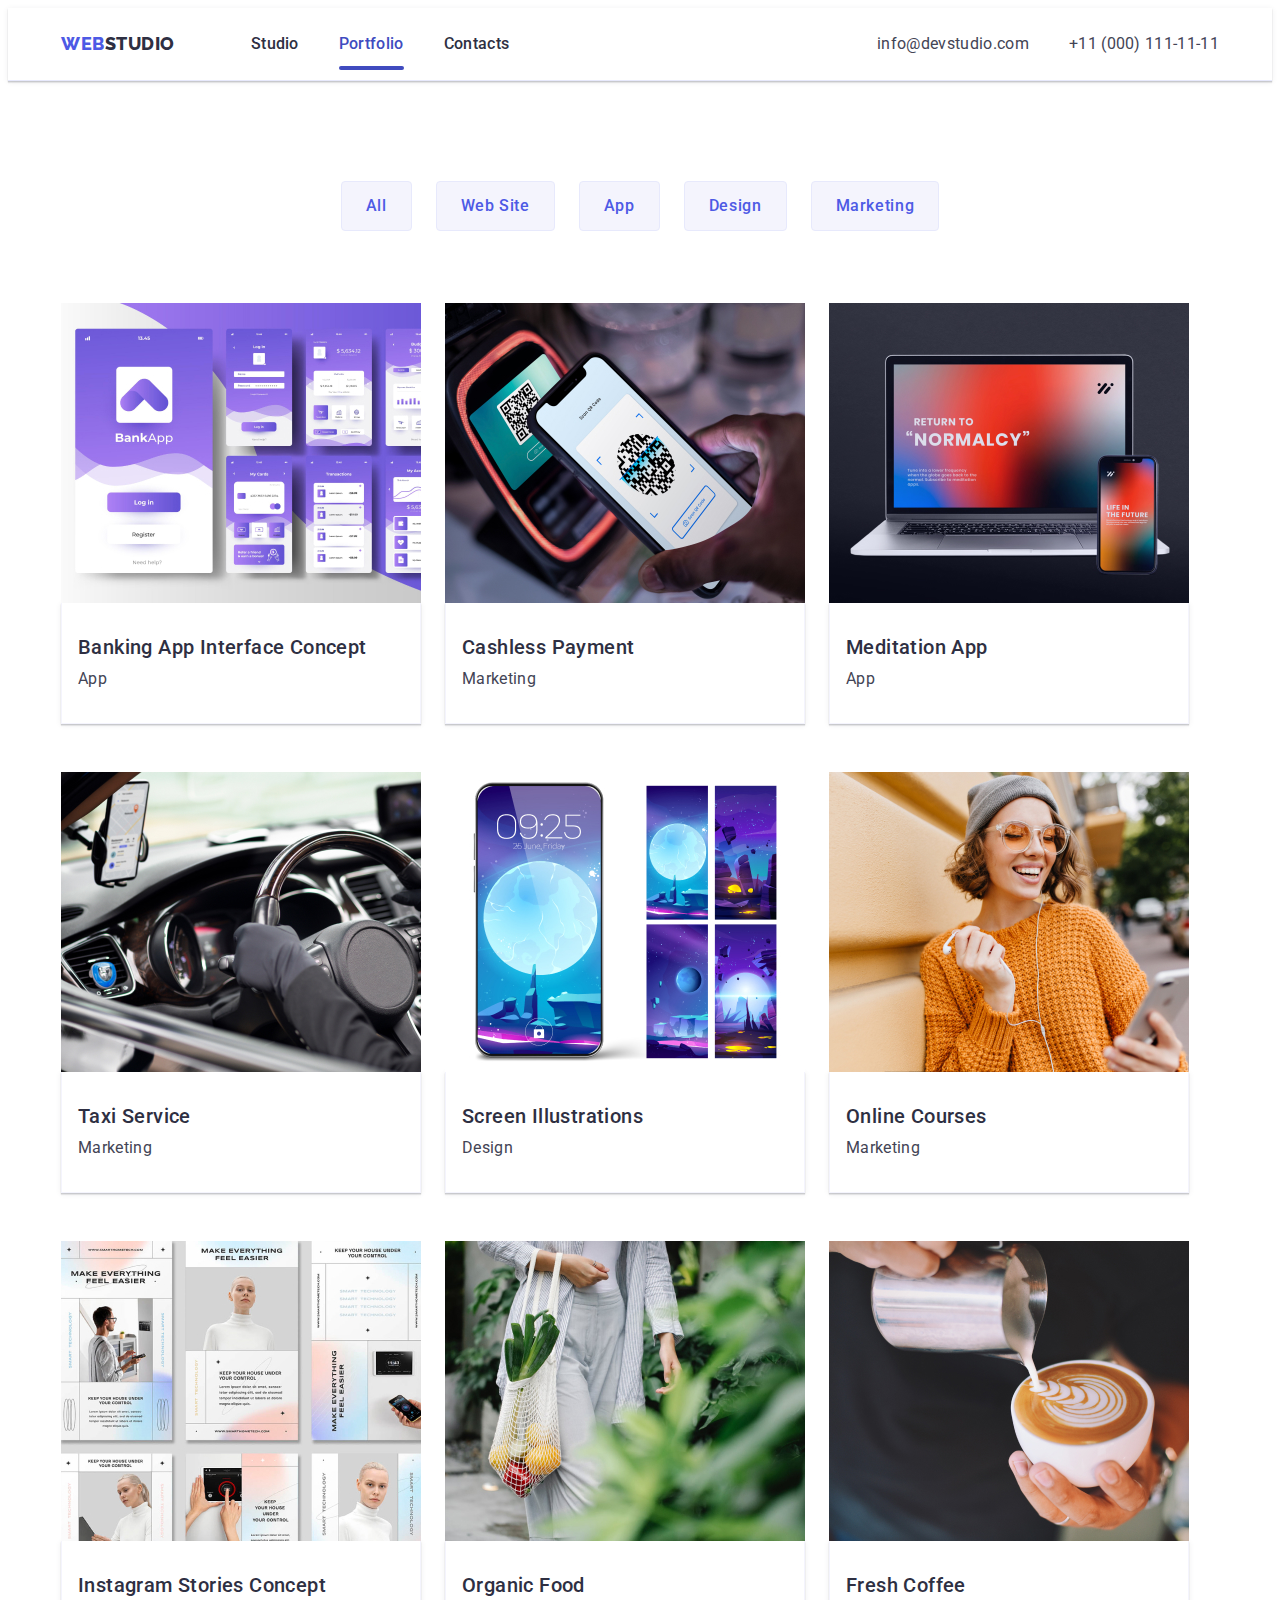
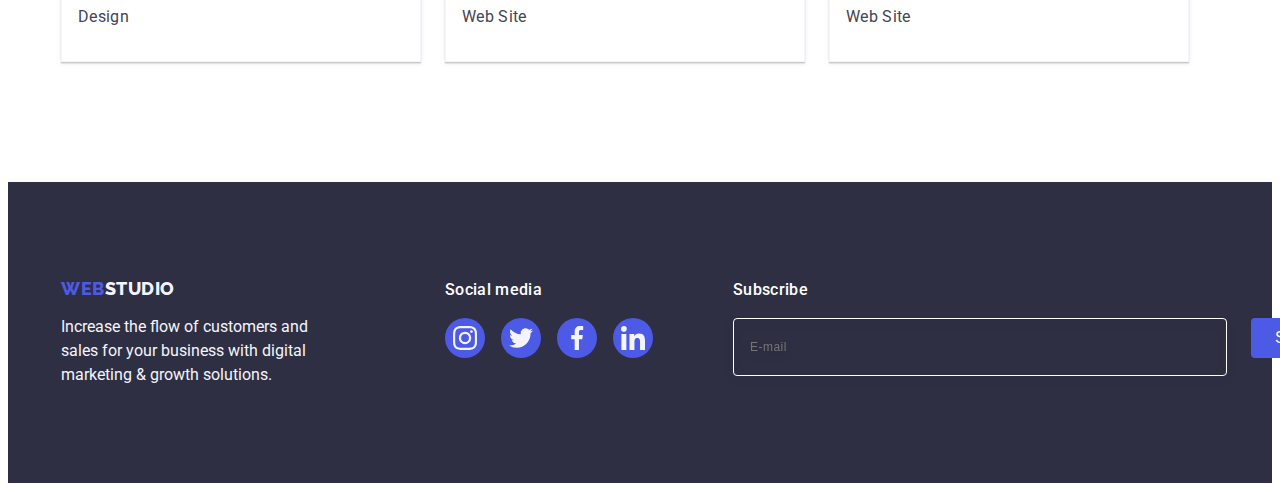
==== commit e47cf7eb: "contacts" ====
--- a/portfolio.html
+++ b/portfolio.html
@@ -26,12 +26,12 @@
     <header class="header">
       <div class="container header-container">
         <nav class="navbar">
-          <a class="logo link" href="./index.html"
+          <a class="logo link" href="./studio.html"
             >Web<span class="logo-studio">Studio</span></a
           >
           <ul class="nav-links list">
             <li class="nav-item">
-              <a class="nav-link link" href="./index.html">Studio</a>
+              <a class="nav-link link" href="./studio.html">Studio</a>
             </li>
             <li class="nav-item">
               <a class="nav-link link active" href="./portfolio.html"
@@ -39,7 +39,7 @@
               >
             </li>
             <li class="nav-item">
-              <a class="nav-link link" href="">Contacts</a>
+              <a class="nav-link link" href="./contacts.html">Contacts</a>
             </li>
           </ul>
         </nav>
@@ -548,7 +548,7 @@
     <footer class="footer">
       <div class="footer-container container">
         <div class="footer-logo-container">
-          <a class="logo link footer-logo" href="./index.html"
+          <a class="logo link footer-logo" href="./studio.html"
             >Web<span class="footer-logo-studio">Studio</span></a
           >
           <p class="footer-text">
--- a/css/styles.css
+++ b/css/styles.css
@@ -209,7 +209,7 @@
       rgba(46, 47, 66, 0.7),
       rgba(46, 47, 66, 0.7)
     ),
-    url(../images/people-office-1.jpg);
+    url(../images/mobile/people-office-1.jpg);
   background-position: center;
   background-size: cover;
   background-repeat: no-repeat;
@@ -224,7 +224,7 @@
         rgba(46, 47, 66, 0.7),
         rgba(46, 47, 66, 0.7)
       ),
-      url(../images/people-office-2.jpg);
+      url(../images/mobile/people-office-2.jpg);
   }
 }
 
@@ -387,18 +387,11 @@
   height: 100%;
   background-color: var(--primary-brand-color);
   border-radius: 50%;
-  /* transition: background-color 250ms cubic-bezier(0.4, 0, 0.2, 1); */
 }
 
 .team-social-icon {
   fill: var(--light);
 }
-
-/* 
-.team-social-link:hover,
-.team-social-link:focus {
-  background-color: var(--pressed-state);
-} */
 
 /*-------------------------SECTION 5-----------------------*/
 .customers {
@@ -435,27 +428,10 @@
   align-items: center;
   justify-content: center;
   color: var(--light-slate);
-  /* transition: border-color 250ms cubic-bezier(0.4, 0, 0.2, 1),
-    color 250ms cubic-bezier(0.4, 0, 0.2, 1); */
 }
 .customers-icon {
   fill: currentColor;
 }
-/* 
-
-.customers-link:hover,
-.customers-link:focus {
-  border-color: var(--pressed-state);
-  color: var(--pressed-state);
-  box-shadow: 0px 4px 4px rgba(0, 0, 0, 0.25);
-}
-
-.customers-item:hover .customers-link,
-.customers-item:focus .customers-link {
-  border: 1px solid var(--pressed-state);
-  box-shadow: 0px 4px 4px rgba(0, 0, 0, 0.25);
-  border-radius: 4px;
-} */
 
 /*-------------------------FOOTER------------------------*/
 .footer {
@@ -585,12 +561,6 @@
   margin-left: 16px;
 }
 
-/* .footer-social-link:hover,
-.footer-social-link:focus {
-  background-color: var(--green);
-  border-radius: 50%;
-} */
-
 /*===================================PORTFOLIO======================================*/
 
 .button-section {
@@ -616,19 +586,6 @@
   letter-spacing: 0.04em;
   padding: 8px 16px;
   border-radius: 4px;
-  transition: color 250ms cubic-bezier(0.4, 0, 0.2, 1),
-    background-color 250ms cubic-bezier(0.4, 0, 0.2, 1),
-    border-color 250ms cubic-bezier(0.4, 0, 0.2, 1),
-    box-shadow 250ms cubic-bezier(0.4, 0, 0.2, 1);
-}
-
-.button-item:hover,
-.button-item:focus {
-  background-color: var(--pressed-state);
-  color: var(--white-background);
-  border-color: transparent;
-  box-shadow: 0px 3px 1px rgba(0, 0, 0, 0.1), 0px 2px 1px rgba(0, 0, 0, 0.08),
-    0px 2px 2px rgba(0, 0, 0, 0.12);
 }
 
 .services-cover-text {
@@ -675,10 +632,79 @@
     0px 1px 6px 0px rgba(46, 47, 66, 0.08);
 }
 
-/* 
-
-
-/
+/*===================================CONTACTS======================================*/
+
+.our-contacts {
+  padding-top: 96px;
+  margin: 0 auto;
+}
+
+.our-contacts-container {
+}
+
+.our-contacts-title {
+  font-size: 36px;
+  line-height: 1.11;
+  text-align: center;
+  letter-spacing: 0.02em;
+  text-transform: capitalize;
+  color: var(--dark-color);
+  margin-bottom: 72px;
+}
+
+.our-contacts-list {
+  display: flex;
+  flex-direction: column;
+  gap: 24px;
+  margin-bottom: 72px;
+}
+
+.our-contacts-item {
+}
+.our-contacts-link {
+  font-size: 18px;
+  font-family: Roboto;
+  line-height: 1.5;
+  color: var(--body-text-color);
+  letter-spacing: 0.02em;
+  transition-property: color;
+  transition-duration: 250ms;
+  transition-timing-function: cubic-bezier(0.4, 0, 0.2, 1);
+}
+.social-media {
+}
+
+.contacts-page-title {
+  font-size: 20px;
+  line-height: 1.11;
+  letter-spacing: 0.02em;
+  color: var(--dark-color);
+  margin-bottom: 40px;
+}
+
+.social-media-list {
+  display: flex;
+  gap: 12px;
+}
+
+.social-media-item {
+  width: 40px;
+  height: 40px;
+}
+
+.social-media-link {
+  background-color: var(--primary-brand-color);
+  border-radius: 50%;
+  display: flex;
+  justify-content: center;
+  align-items: center;
+  width: 100%;
+  height: 100%;
+  transition: background-color 250ms cubic-bezier(0.4, 0, 0.2, 1);
+}
+.social-media-icon {
+  fill: var(--light);
+}
 
 /* =========================MODAL=====================  */
 
@@ -726,22 +752,6 @@
   cursor: pointer;
   background-color: var(--accent);
   padding: 0;
-  transition: background-color 250ms cubic-bezier(0.4, 0, 0.2, 1),
-    border 250ms cubic-bezier(0.4, 0, 0.2, 1);
-}
-
-.modal-button:hover,
-.modal-button:focus {
-  background-color: var(--pressed-state);
-  border: none;
-}
-.modal-icon {
-  transition: fill 250ms cubic-bezier(0.4, 0, 0.2, 1);
-}
-
-.modal-button:hover .modal-icon,
-.modal-button:focus .modal-icon {
-  fill: var(--white-background);
 }
 
 .is-hidden {
--- a/css/media.css
+++ b/css/media.css
@@ -23,6 +23,11 @@
 
 @media screen and (min-width: 768px) {
   /* ===================HEADER=================== */
+
+  .header {
+    padding-top: 0px;
+    padding-bottom: 0px;
+  }
   .container {
     max-width: 768px;
   }
@@ -52,7 +57,7 @@
     letter-spacing: 0.02em;
     color: var(--dark-color);
     display: block;
-    /* padding: 24px 0; */
+    padding: 24px 0;
     transition-property: color;
     transition-duration: 250ms;
     transition-timing-function: cubic-bezier(0.4, 0, 0.2, 1);
@@ -67,6 +72,8 @@
     margin-left: auto;
   }
   .contacts-link {
+    font-size: 12px;
+    font-family: Roboto;
     line-height: 1.5;
     color: var(--body-text-color);
     letter-spacing: 0.02em;
@@ -87,7 +94,7 @@
     left: 0px;
     background: var(--pressed-state);
     border-radius: 2px;
-    bottom: -24px;
+    bottom: 10px;
   }
   .contacts-link:hover,
   .contacts-link:focus {
@@ -101,6 +108,29 @@
     margin: 0 auto;
     margin-bottom: 36px;
   }
+
+  .hero {
+    background-image: linear-gradient(
+        to bottom,
+        rgba(46, 47, 66, 0.7),
+        rgba(46, 47, 66, 0.7)
+      ),
+      url(../images/tablet/people-office-1.jpg);
+  }
+
+  @media (min-device-pixel-ratio: 2),
+    (min-resolution: 192dpi),
+    (min-resolution: 2dppx) {
+    .hero {
+      background-image: linear-gradient(
+          to bottom,
+          rgba(46, 47, 66, 0.7),
+          rgba(46, 47, 66, 0.7)
+        ),
+        url(../images/tablet/people-office-2.jpg);
+    }
+  }
+
   .button:hover,
   .button:focus {
     background-color: var(--pressed-state);
@@ -157,13 +187,19 @@
     display: flex;
     flex-direction: row;
     flex-wrap: wrap;
-    gap: 24px;
+    gap: 72px 24px;
+  }
+  .footer-logo-container {
+    margin-bottom: 0px;
   }
   .footer-logo {
     margin-right: auto;
   }
   .footer-text {
     width: 264px;
+  }
+  .footer-social-container {
+    margin-bottom: 0px;
   }
   .footer-social-title {
     margin-right: auto;
@@ -208,21 +244,66 @@
     width: 568px;
     margin-right: 0;
   }
+
   .services-cover-block {
     max-width: 736px;
   }
+
   .services-list {
     flex-direction: row;
     flex-wrap: wrap;
     gap: 72px 24px;
   }
+
   .services-item {
     width: calc((100% - 24 px) / 2);
   }
+
   .services-cover-block img {
     width: 356px;
     height: 300px;
   }
+
+  /*===================================CONTACTS======================================*/
+
+  .our-contacts-list {
+    display: flex;
+    flex-direction: column;
+    gap: 48px;
+    margin-bottom: 72px;
+    padding-left: 72px;
+  }
+  .our-contacts-list {
+    gap: 48px;
+    margin-bottom: 72px;
+    padding-left: 72px;
+  }
+
+  .contacts-page-title {
+    font-size: 28px;
+  }
+
+  .our-contacts-link:hover,
+  .our-contacts-link:focus {
+    color: var(--pressed-state);
+  }
+
+  .social-media-list {
+    gap: 36px;
+    padding-left: 72px;
+  }
+
+  .social-media-item {
+    width: 60px;
+    height: 60px;
+  }
+
+  .social-media-link:hover,
+  .social-media-link:focus {
+    background-color: var(--green);
+    border-radius: 50%;
+  }
+
   /* =========================MODAL=====================  */
   .modal {
     min-width: 392px;
@@ -233,7 +314,8 @@
     min-width: 360px;
   }
 }
-/* ++++++++++++++++++++++1158++++++++++++++++++++++++++++++ */
+
+/* ++++++++++++++++++++++++++++++++++++++++++++1158++++++++++++++++++++++++++++++++++++++++++ */
 
 @media screen and (min-width: 1158px) {
   /* ===================HEADER=================== */
@@ -246,6 +328,9 @@
     flex-direction: row;
     gap: 40px;
   }
+  .contacts-link {
+    font-size: 16px;
+  }
   /* ===================SECTION 1=================== */
   .section {
     padding-bottom: 120px;
@@ -254,9 +339,29 @@
     padding-top: 188px;
     padding-bottom: 188px;
     max-width: 1440px;
-  }
+    background-image: linear-gradient(
+        to bottom,
+        rgba(46, 47, 66, 0.7),
+        rgba(46, 47, 66, 0.7)
+      ),
+      url(../images/desktop/people-office-1.jpg);
+  }
+
   .hero-title {
     margin-bottom: 48px;
+  }
+
+  @media (min-device-pixel-ratio: 2),
+    (min-resolution: 192dpi),
+    (min-resolution: 2dppx) {
+    .hero {
+      background-image: linear-gradient(
+          to bottom,
+          rgba(46, 47, 66, 0.7),
+          rgba(46, 47, 66, 0.7)
+        ),
+        url(../images/desktop/people-office-2.jpg);
+    }
   }
 
   /* ===================SECTION 2=================== */
@@ -272,7 +377,9 @@
     font-size: 20px;
     line-height: 1.2;
   }
-
+  .advantages-item-text {
+    font-weight: 400;
+  }
   .advantages-icon-fon {
     display: flex;
     align-items: center;
@@ -320,9 +427,16 @@
   .team-member {
     width: calc((100% - 72px) / 4);
   }
-  .team-social-list {
-    padding: 32px 0;
-  }
+
+  .team-social-link {
+    transition: background-color 250ms cubic-bezier(0.4, 0, 0.2, 1);
+  }
+
+  .team-social-link:hover,
+  .team-social-link:focus {
+    background-color: var(--pressed-state);
+  }
+
   /* ===================SECTION 5=================== */
   .customers {
     padding-bottom: 120px;
@@ -339,20 +453,29 @@
   }
 
   .customers-link {
-    width: 100%;
-    height: 100%;
-    border: 1px solid var(--light-slate);
+    transition: border-color 250ms cubic-bezier(0.4, 0, 0.2, 1),
+      color 250ms cubic-bezier(0.4, 0, 0.2, 1);
+  }
+
+  .customers-link:hover,
+  .customers-link:focus {
+    border-color: var(--pressed-state);
+    color: var(--pressed-state);
+    box-shadow: 0px 4px 4px rgba(0, 0, 0, 0.25);
+  }
+
+  .customers-item:hover .customers-link,
+  .customers-item:focus .customers-link {
+    border: 1px solid var(--pressed-state);
+    box-shadow: 0px 4px 4px rgba(0, 0, 0, 0.25);
     border-radius: 4px;
-    display: flex;
-    align-items: center;
-    justify-content: center;
-    color: var(--light-slate);
   }
 
   /* ===================FOOTER=================== */
   .footer-container {
     flex-wrap: nowrap;
     align-items: baseline;
+    gap: 0;
   }
 
   .footer-logo-container {
@@ -366,7 +489,30 @@
   .footer-email-container {
     margin-left: 80px;
   }
-
+  .footer-social-link:hover,
+  .footer-social-link:focus {
+    background-color: var(--green);
+    border-radius: 50%;
+  }
+  /* =========================MODAL=====================  */
+  .modal-button {
+    transition: background-color 250ms cubic-bezier(0.4, 0, 0.2, 1),
+      border 250ms cubic-bezier(0.4, 0, 0.2, 1);
+  }
+  .modal-button:hover,
+  .modal-button:focus {
+    background-color: var(--pressed-state);
+    border: none;
+  }
+
+  .modal-icon {
+    transition: fill 250ms cubic-bezier(0.4, 0, 0.2, 1);
+  }
+
+  .modal-button:hover .modal-icon,
+  .modal-button:focus .modal-icon {
+    fill: var(--white-background);
+  }
   /*===================================PORTFOLIO======================================*/
   .button-section {
     padding-top: 100px;
@@ -378,7 +524,21 @@
   }
   .button-item {
     padding: 12px 24px;
-  }
+    transition: color 250ms cubic-bezier(0.4, 0, 0.2, 1),
+      background-color 250ms cubic-bezier(0.4, 0, 0.2, 1),
+      border-color 250ms cubic-bezier(0.4, 0, 0.2, 1),
+      box-shadow 250ms cubic-bezier(0.4, 0, 0.2, 1);
+  }
+
+  .button-item:hover,
+  .button-item:focus {
+    background-color: var(--pressed-state);
+    color: var(--white-background);
+    border-color: transparent;
+    box-shadow: 0px 3px 1px rgba(0, 0, 0, 0.1), 0px 2px 1px rgba(0, 0, 0, 0.08),
+      0px 2px 2px rgba(0, 0, 0, 0.12);
+  }
+
   .services-list {
     gap: 48px 24px;
   }
